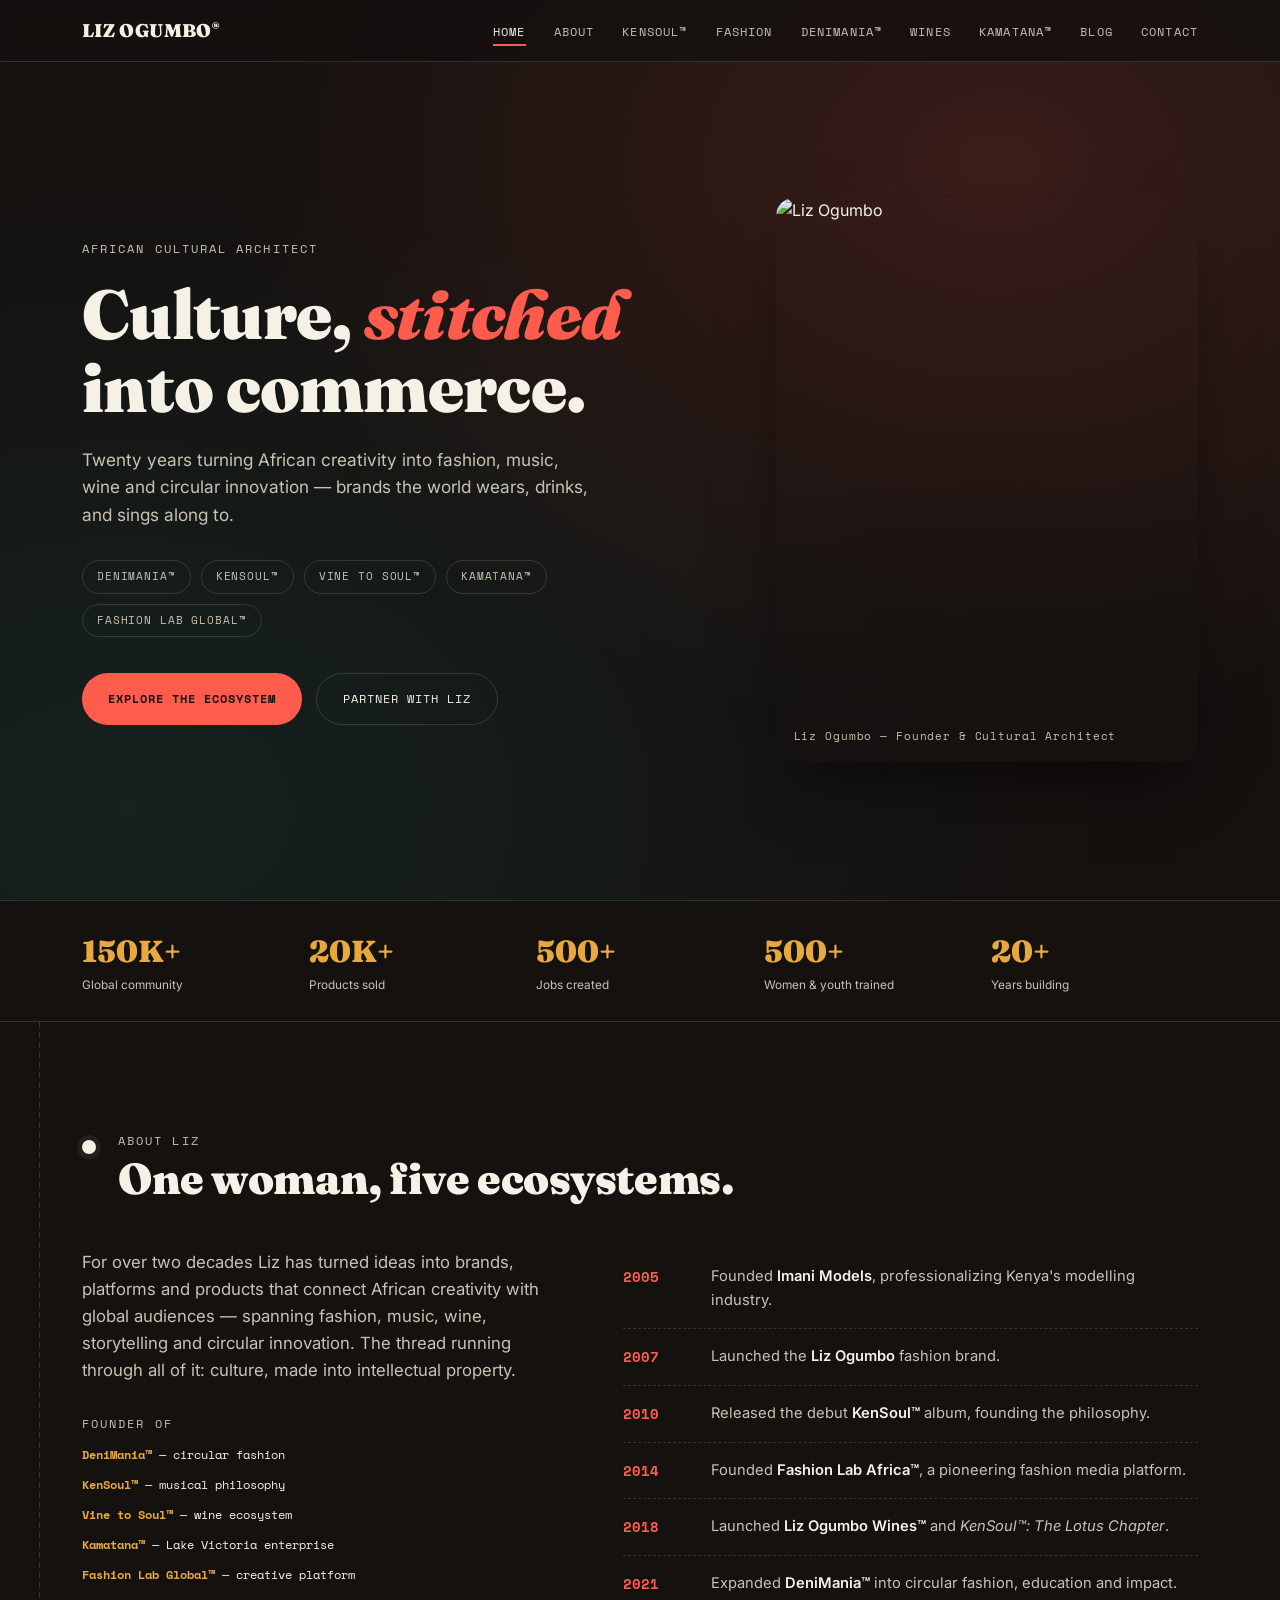
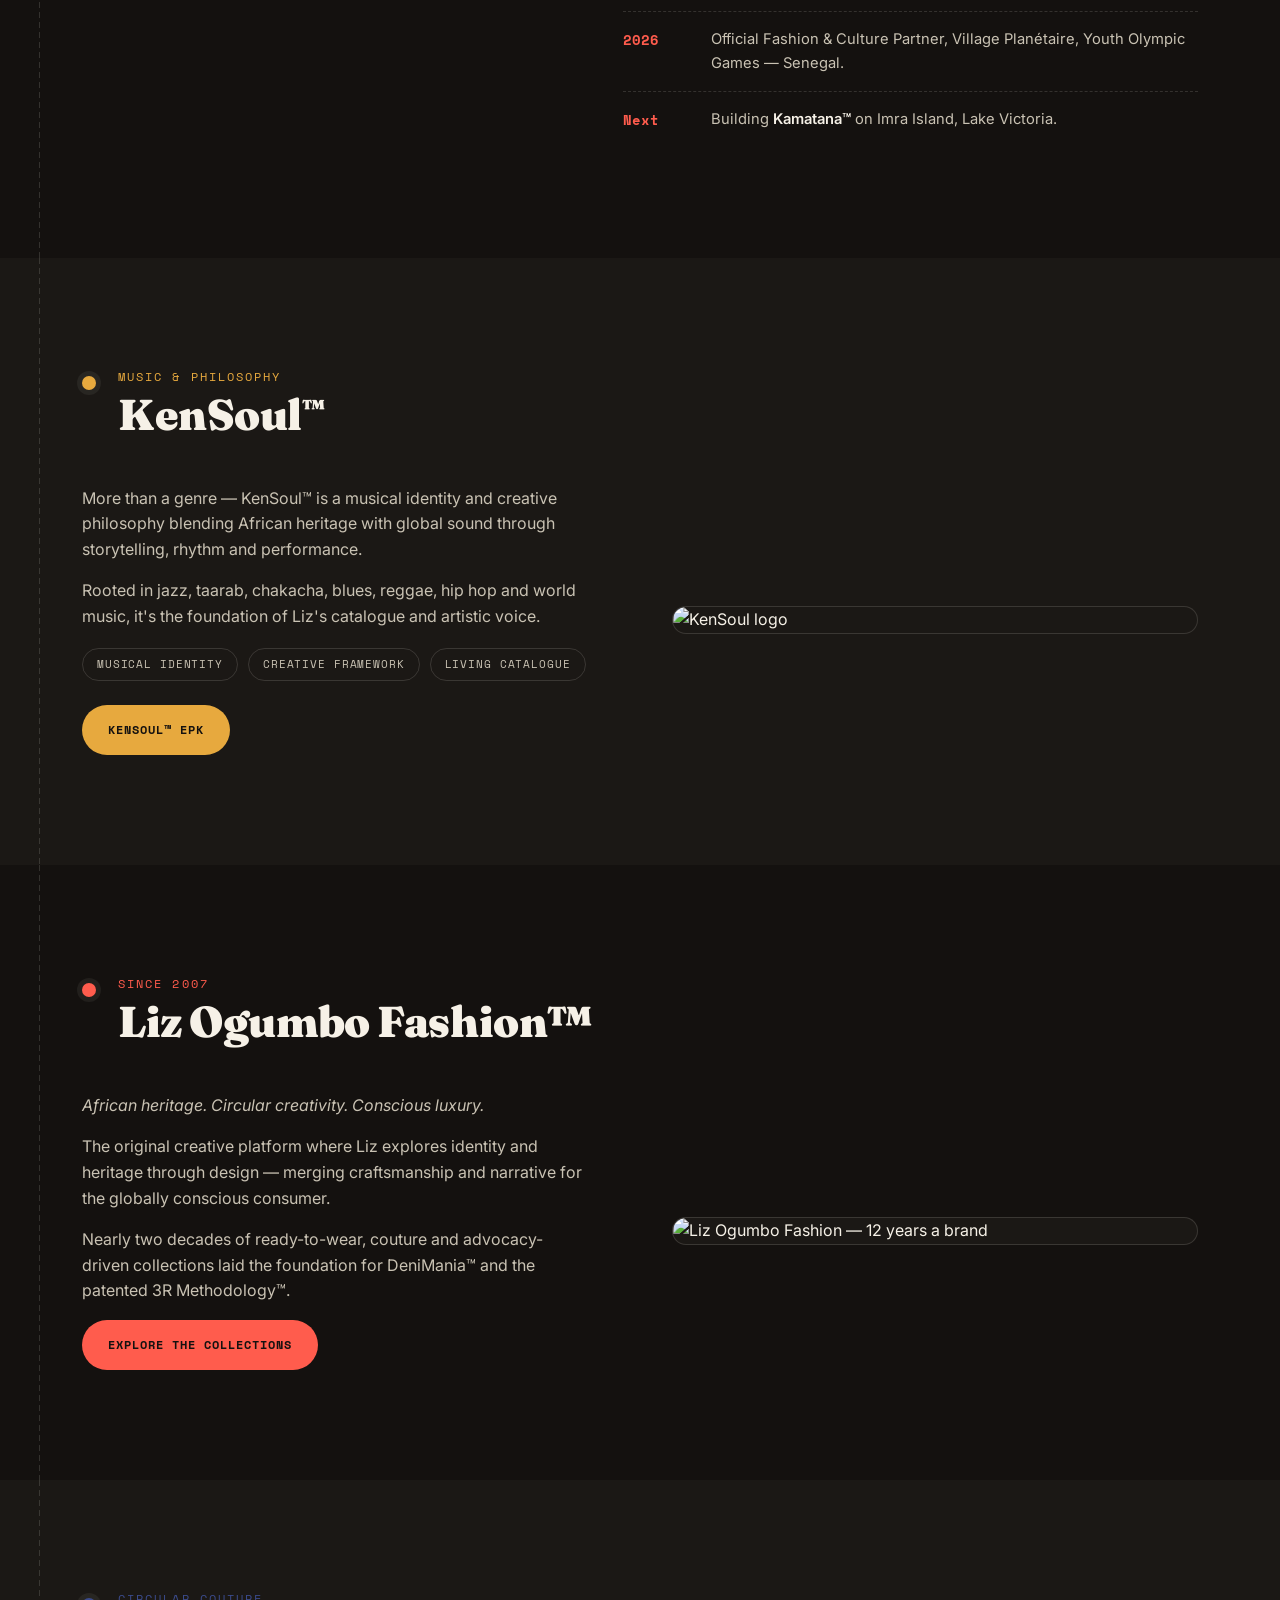
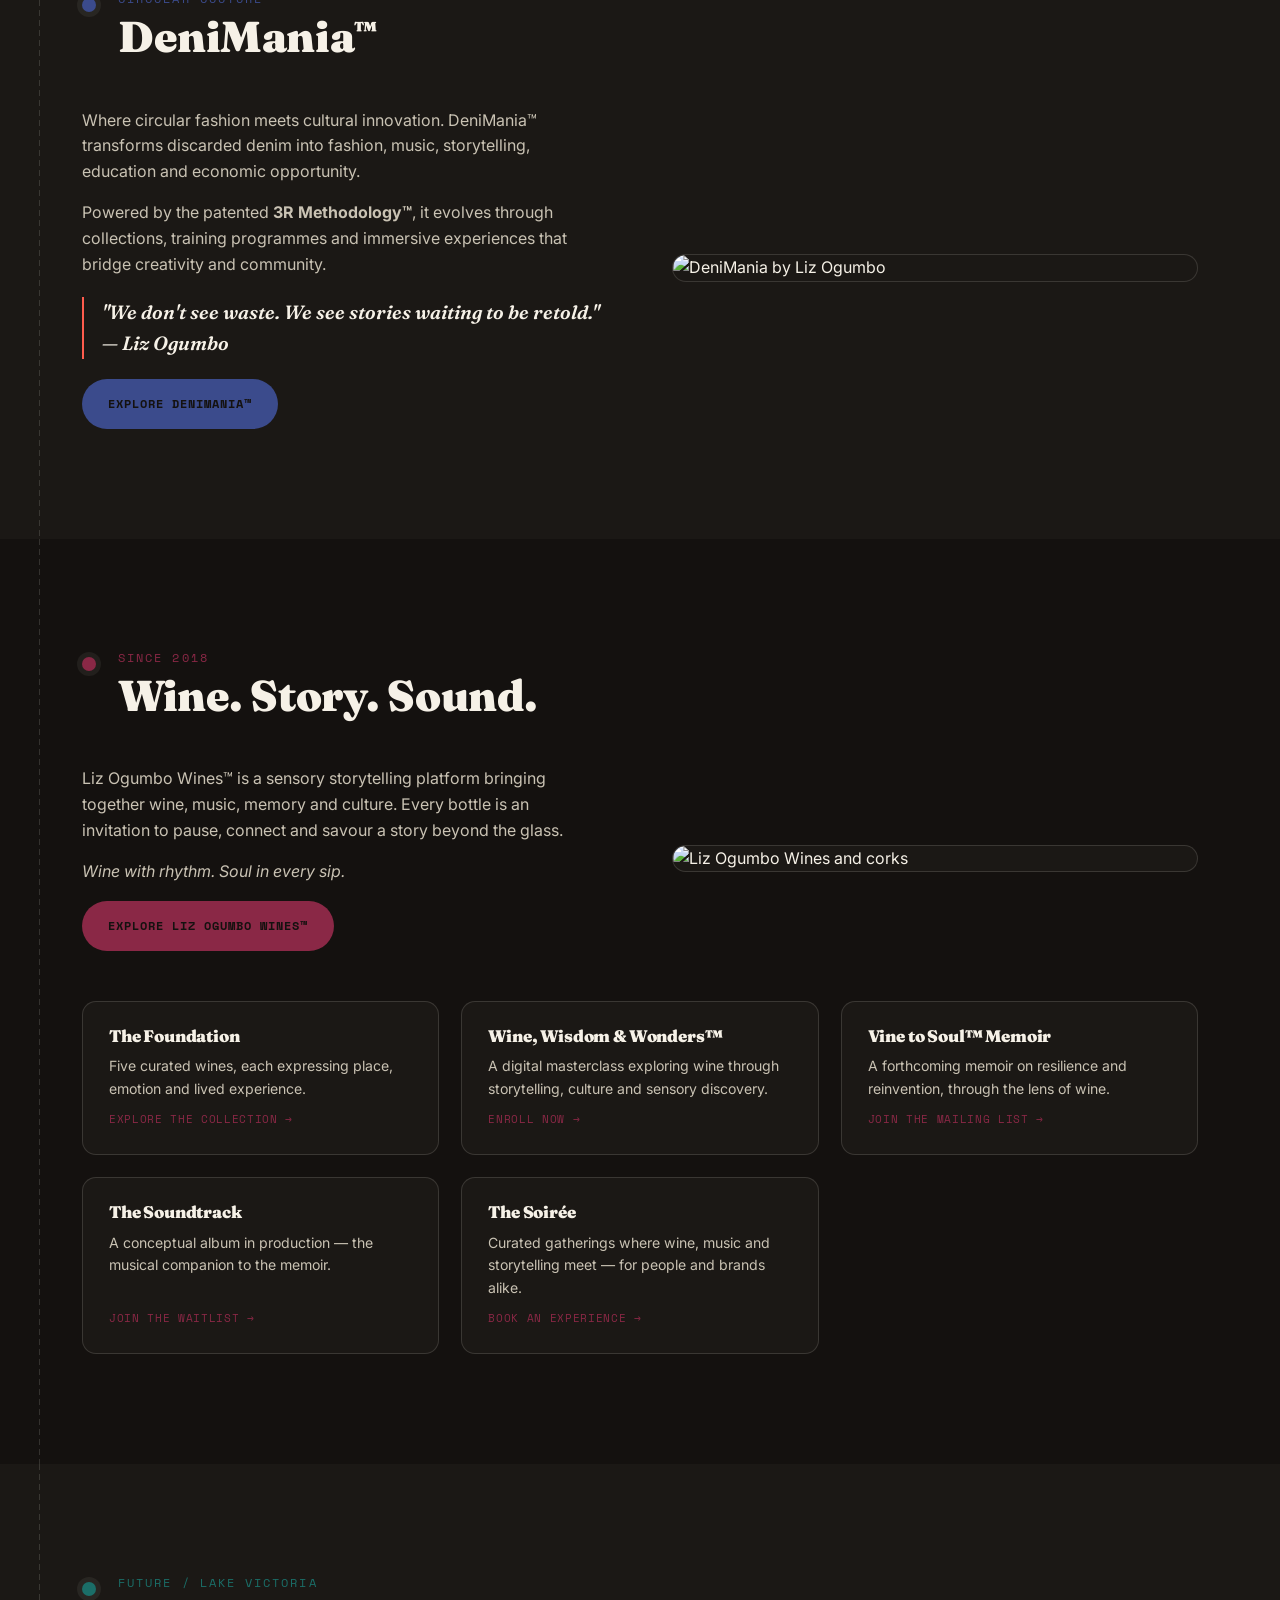
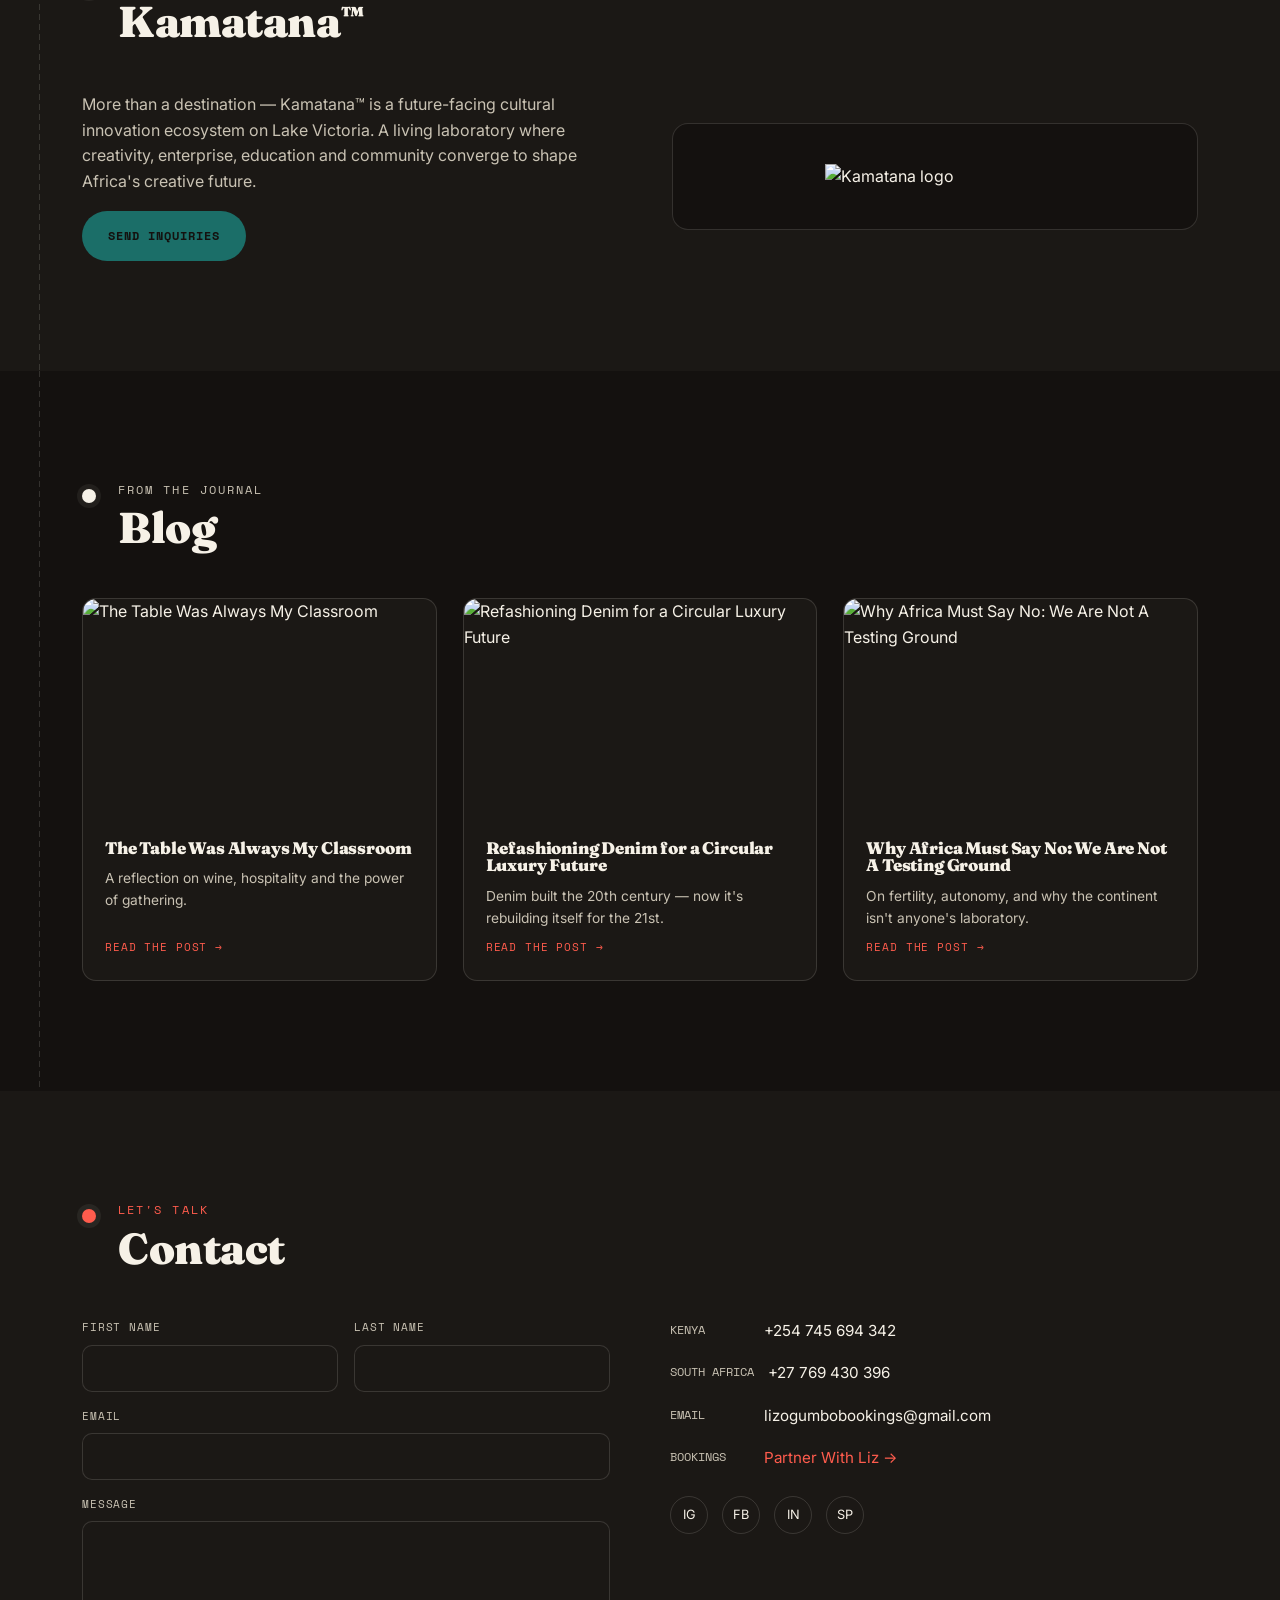
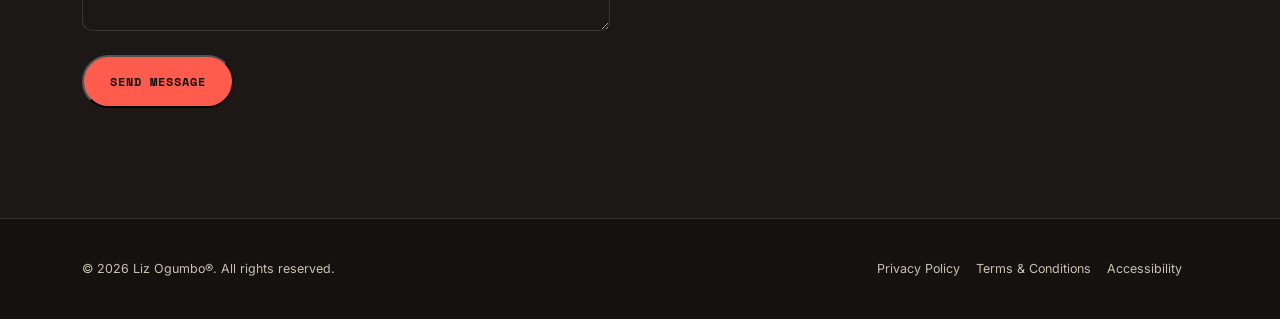
==== index.html @ eb030294 "Initial commit" ====
<!DOCTYPE html>
<html lang="en">
<head>
<meta charset="UTF-8">
<meta name="viewport" content="width=device-width, initial-scale=1.0">
<title>Liz Ogumbo® — Cultural Architect</title>
<link rel="preconnect" href="https://fonts.googleapis.com">
<link href="https://fonts.googleapis.com/css2?family=Fraunces:ital,opsz,wght@0,9..144,400;0,9..144,600;0,9..144,900;1,9..144,600&family=Space+Mono:wght@400;700&family=Inter:wght@400;500;600;700&display=swap" rel="stylesheet">
<link rel="stylesheet" href="styles.css">
</head>
<body>

<header>
  <div class="nav-inner">
    <a href="#home" class="logo">LIZ OGUMBO<sup>®</sup></a>
    <button class="burger" id="burger"><span></span><span></span><span></span></button>
    <nav>
      <ul id="navList">
        <li><a href="#home" class="nav-link">Home</a></li>
        <li><a href="#about" class="nav-link">About</a></li>
        <li><a href="#kensoul" class="nav-link">KenSoul™</a></li>
        <li><a href="#fashion" class="nav-link">Fashion</a></li>
        <li><a href="#denimania" class="nav-link">DeniMania™</a></li>
        <li><a href="#wines" class="nav-link">Wines</a></li>
        <li><a href="#kamatana" class="nav-link">Kamatana™</a></li>
        <li><a href="#blog" class="nav-link">Blog</a></li>
        <li><a href="#contact" class="nav-link">Contact</a></li>
      </ul>
    </nav>
  </div>
</header>

<!-- HOME / HERO -->
<section id="home" class="hero">
  <div class="wrap">
    <div>
      <span class="eyebrow">African Cultural Architect</span>
      <h1>Culture, <em>stitched</em><br>into commerce.</h1>
      <p class="lede">Twenty years turning African creativity into fashion, music, wine and circular innovation — brands the world wears, drinks, and sings along to.</p>
      <div class="tag-row">
        <span class="tag">DeniMania™</span>
        <span class="tag">KenSoul™</span>
        <span class="tag">Vine to Soul™</span>
        <span class="tag">Kamatana™</span>
        <span class="tag">Fashion Lab Global™</span>
      </div>
      <div class="cta-row">
        <a href="#about" class="btn btn-solid">Explore the Ecosystem</a>
        <a href="mailto:liz@lizogumbo.com?subject=Partner%20With%20Liz" class="btn btn-ghost">Partner With Liz</a>
      </div>
    </div>
    <div class="hero-portrait">
      <img src="https://static.wixstatic.com/media/02ca65_7b9c92cf080f4b809edfbe81f3a5fe5e~mv2.jpg" alt="Liz Ogumbo">
      <div class="cap">Liz Ogumbo — Founder & Cultural Architect</div>
    </div>
  </div>
</section>

<div class="stat-strip">
  <div class="wrap">
    <div><div class="num">150K+</div><div class="lbl">Global community</div></div>
    <div><div class="num">20K+</div><div class="lbl">Products sold</div></div>
    <div><div class="num">500+</div><div class="lbl">Jobs created</div></div>
    <div><div class="num">500+</div><div class="lbl">Women & youth trained</div></div>
    <div><div class="num">20+</div><div class="lbl">Years building</div></div>
  </div>
</div>

<!-- ABOUT -->
<section id="about">
  <div class="rail-line"></div>
  <div class="wrap">
    <div class="section-head">
      <div class="dot dot-about"></div>
      <div>
        <span class="eyebrow section-kicker">About Liz</span>
        <h2 class="section-title">One woman, five ecosystems.</h2>
      </div>
    </div>
    <div class="about-grid">
      <div>
        <p class="intro">For over two decades Liz has turned ideas into brands, platforms and products that connect African creativity with global audiences — spanning fashion, music, wine, storytelling and circular innovation. The thread running through all of it: culture, made into intellectual property.</p>
        <span class="eyebrow">Founder of</span>
        <div class="founder-list">
          <span><b>DeniMania™</b> — circular fashion</span>
          <span><b>KenSoul™</b> — musical philosophy</span>
          <span><b>Vine to Soul™</b> — wine ecosystem</span>
          <span><b>Kamatana™</b> — Lake Victoria enterprise</span>
          <span><b>Fashion Lab Global™</b> — creative platform</span>
        </div>
      </div>
      <div class="timeline">
        <div class="t-item"><div class="t-year">2005</div><div class="t-text">Founded <b>Imani Models</b>, professionalizing Kenya's modelling industry.</div></div>
        <div class="t-item"><div class="t-year">2007</div><div class="t-text">Launched the <b>Liz Ogumbo</b> fashion brand.</div></div>
        <div class="t-item"><div class="t-year">2010</div><div class="t-text">Released the debut <b>KenSoul™</b> album, founding the philosophy.</div></div>
        <div class="t-item"><div class="t-year">2014</div><div class="t-text">Founded <b>Fashion Lab Africa™</b>, a pioneering fashion media platform.</div></div>
        <div class="t-item"><div class="t-year">2018</div><div class="t-text">Launched <b>Liz Ogumbo Wines™</b> and <i>KenSoul™: The Lotus Chapter</i>.</div></div>
        <div class="t-item"><div class="t-year">2021</div><div class="t-text">Expanded <b>DeniMania™</b> into circular fashion, education and impact.</div></div>
        <div class="t-item"><div class="t-year">2026</div><div class="t-text">Official Fashion & Culture Partner, Village Planétaire, Youth Olympic Games — Senegal.</div></div>
        <div class="t-item"><div class="t-year">Next</div><div class="t-text">Building <b>Kamatana™</b> on Imra Island, Lake Victoria.</div></div>
      </div>
    </div>
  </div>
</section>

<!-- KENSOUL -->
<section id="kensoul" class="band-alt">
  <div class="rail-line"></div>
  <div class="wrap">
    <div class="section-head">
      <div class="dot dot-kensoul"></div>
      <div>
        <span class="eyebrow section-kicker accent-kensoul">Music & Philosophy</span>
        <h2 class="section-title">KenSoul<sup style="font-size:0.5em;">™</sup></h2>
      </div>
    </div>
    <div class="venture">
      <div class="v-text">
        <p>More than a genre — KenSoul™ is a musical identity and creative philosophy blending African heritage with global sound through storytelling, rhythm and performance.</p>
        <p>Rooted in jazz, taarab, chakacha, blues, reggae, hip hop and world music, it's the foundation of Liz's catalogue and artistic voice.</p>
        <div class="pill-row">
          <span class="tag">Musical Identity</span>
          <span class="tag">Creative Framework</span>
          <span class="tag">Living Catalogue</span>
        </div>
        <a href="kensoul.html" class="btn btn-solid" style="background:var(--gold);">KenSoul™ EPK</a>
      </div>
      <div class="v-media">
        <img src="https://static.wixstatic.com/media/02ca65_15f9908025ee4080b688398e0dcebe9c~mv2.png" alt="KenSoul logo">
      </div>
    </div>
  </div>
</section>

<!-- FASHION -->
<section id="fashion">
  <div class="rail-line"></div>
  <div class="wrap">
    <div class="section-head">
      <div class="dot dot-fashion"></div>
      <div>
        <span class="eyebrow section-kicker accent-fashion">Since 2007</span>
        <h2 class="section-title">Liz Ogumbo Fashion™</h2>
      </div>
    </div>
    <div class="venture reverse">
      <div class="v-text">
        <p><i>African heritage. Circular creativity. Conscious luxury.</i></p>
        <p>The original creative platform where Liz explores identity and heritage through design — merging craftsmanship and narrative for the globally conscious consumer.</p>
        <p>Nearly two decades of ready-to-wear, couture and advocacy-driven collections laid the foundation for DeniMania™ and the patented 3R Methodology™.</p>
        <a href="fashion.html" class="btn btn-solid">Explore the Collections</a>
      </div>
      <div class="v-media">
        <img src="https://static.wixstatic.com/media/02ca65_741a3689289b41d5b005e2d4626fc4eb~mv2.jpg" alt="Liz Ogumbo Fashion — 12 years a brand">
      </div>
    </div>
  </div>
</section>

<!-- DENIMANIA -->
<section id="denimania" class="band-alt">
  <div class="rail-line"></div>
  <div class="wrap">
    <div class="section-head">
      <div class="dot dot-denim"></div>
      <div>
        <span class="eyebrow section-kicker accent-denim">Circular Couture</span>
        <h2 class="section-title">DeniMania<sup style="font-size:0.5em;">™</sup></h2>
      </div>
    </div>
    <div class="venture">
      <div class="v-text">
        <p>Where circular fashion meets cultural innovation. DeniMania™ transforms discarded denim into fashion, music, storytelling, education and economic opportunity.</p>
        <p>Powered by the patented <b>3R Methodology™</b>, it evolves through collections, training programmes and immersive experiences that bridge creativity and community.</p>
        <div class="v-quote">"We don't see waste. We see stories waiting to be retold."<br>— Liz Ogumbo</div>
        <a href="denimania.html" class="btn btn-solid" style="background:var(--indigo);">Explore DeniMania™</a>
      </div>
      <div class="v-media">
        <img src="https://static.wixstatic.com/media/02ca65_c47b9831d8b6426a89e58281fb40f95f~mv2.jpg" alt="DeniMania by Liz Ogumbo">
      </div>
    </div>
  </div>
</section>

<!-- WINES -->
<section id="wines">
  <div class="rail-line"></div>
  <div class="wrap">
    <div class="section-head">
      <div class="dot dot-wines"></div>
      <div>
        <span class="eyebrow section-kicker accent-wines">Since 2018</span>
        <h2 class="section-title">Wine. Story. Sound.</h2>
      </div>
    </div>
    <div class="venture reverse">
      <div class="v-text">
        <p>Liz Ogumbo Wines™ is a sensory storytelling platform bringing together wine, music, memory and culture. Every bottle is an invitation to pause, connect and savour a story beyond the glass.</p>
        <p><i>Wine with rhythm. Soul in every sip.</i></p>
        <a href="wines.html" class="btn btn-solid" style="background:var(--plum);">Explore Liz Ogumbo Wines™</a>
      </div>
      <div class="v-media">
        <img src="https://static.wixstatic.com/media/02ca65_5472d4579f4e4198bc79d63ec4c96147~mv2.jpg" alt="Liz Ogumbo Wines and corks">
      </div>
    </div>

    <div class="wine-grid">
      <div class="wine-card">
        <h4>The Foundation</h4>
        <p>Five curated wines, each expressing place, emotion and lived experience.</p>
        <a href="wines.html">Explore the collection →</a>
      </div>
      <div class="wine-card">
        <h4>Wine, Wisdom & Wonders™</h4>
        <p>A digital masterclass exploring wine through storytelling, culture and sensory discovery.</p>
        <a href="winewisdomwonders.html">Enroll now →</a>
      </div>
      <div class="wine-card">
        <h4>Vine to Soul™ Memoir</h4>
        <p>A forthcoming memoir on resilience and reinvention, through the lens of wine.</p>
        <a href="mailto:winewisdomwonders@gmail.com?subject=Join%20the%20Vine%20to%20Soul%E2%84%A2%20Mailing%20List">Join the mailing list →</a>
      </div>
      <div class="wine-card">
        <h4>The Soundtrack</h4>
        <p>A conceptual album in production — the musical companion to the memoir.</p>
        <a href="mailto:winewisdomwonders@gmail.com?subject=Join%20The%20Vine%20to%20Soul%E2%84%A2%20Mailing%20List">Join the waitlist →</a>
      </div>
      <div class="wine-card">
        <h4>The Soirée</h4>
        <p>Curated gatherings where wine, music and storytelling meet — for people and brands alike.</p>
        <a href="mailto:winewisdomwonders@gmail.com?subject=Book%20a%20Vine%20to%20Soul%E2%84%A2%20Experience">Book an experience →</a>
      </div>
    </div>
  </div>
</section>

<!-- KAMATANA -->
<section id="kamatana" class="band-alt">
  <div class="rail-line"></div>
  <div class="wrap">
    <div class="section-head">
      <div class="dot dot-kamatana"></div>
      <div>
        <span class="eyebrow section-kicker accent-kamatana">Future / Lake Victoria</span>
        <h2 class="section-title">Kamatana<sup style="font-size:0.5em;">™</sup></h2>
      </div>
    </div>
    <div class="venture">
      <div class="v-text">
        <p>More than a destination — Kamatana™ is a future-facing cultural innovation ecosystem on Lake Victoria. A living laboratory where creativity, enterprise, education and community converge to shape Africa's creative future.</p>
        <a href="mailto:liz@lizogumbo.com?subject=Kamatana%20Inquiries" class="btn btn-solid" style="background:var(--teal);">Send Inquiries</a>
      </div>
      <div class="v-media" style="background:var(--ink); display:flex; align-items:center; justify-content:center; padding:40px;">
        <img src="https://static.wixstatic.com/media/02ca65_af558fe904a44ad3aeea72cad187f209~mv2.png" alt="Kamatana logo" style="max-width:220px;">
      </div>
    </div>
  </div>
</section>

<!-- BLOG -->
<section id="blog">
  <div class="rail-line"></div>
  <div class="wrap">
    <div class="section-head">
      <div class="dot" style="background:var(--bone);"></div>
      <div>
        <span class="eyebrow section-kicker">From the Journal</span>
        <h2 class="section-title">Blog</h2>
      </div>
    </div>
    <div class="blog-grid">
      <a class="post-card" href="blog-table-was-my-classroom.html">
        <div class="thumb"><img src="https://static.wixstatic.com/media/02ca65_599952433001451593939054b04f652b~mv2.jpg" alt="The Table Was Always My Classroom"></div>
        <div class="body">
          <h4>The Table Was Always My Classroom</h4>
          <p>A reflection on wine, hospitality and the power of gathering.</p>
          <span class="read">Read the post →</span>
        </div>
      </a>
      <a class="post-card" href="blog-refashioning-denim.html">
        <div class="thumb"><img src="https://static.wixstatic.com/media/02ca65_ec3599d135ed412aab06cc6c2cf29351~mv2.png" alt="Refashioning Denim for a Circular Luxury Future"></div>
        <div class="body">
          <h4>Refashioning Denim for a Circular Luxury Future</h4>
          <p>Denim built the 20th century — now it's rebuilding itself for the 21st.</p>
          <span class="read">Read the post →</span>
        </div>
      </a>
      <a class="post-card" href="blog-why-africa-must-say-no.html">
        <div class="thumb"><img src="https://i.ytimg.com/vi/jhcMuVZlU0U/maxresdefault.jpg" alt="Why Africa Must Say No: We Are Not A Testing Ground"></div>
        <div class="body">
          <h4>Why Africa Must Say No: We Are Not A Testing Ground</h4>
          <p>On fertility, autonomy, and why the continent isn't anyone's laboratory.</p>
          <span class="read">Read the post →</span>
        </div>
      </a>
    </div>
  </div>
</section>

<!-- CONTACT -->
<section id="contact" class="band-alt">
  <div class="wrap">
    <div class="section-head">
      <div class="dot" style="background:var(--coral);"></div>
      <div>
        <span class="eyebrow section-kicker accent-fashion">Let's Talk</span>
        <h2 class="section-title">Contact</h2>
      </div>
    </div>
    <div class="contact-grid">
      <form onsubmit="event.preventDefault(); this.querySelector('.sent').style.display='block';">
        <div style="display:grid; grid-template-columns:1fr 1fr; gap:16px;">
          <div class="field"><label>First name</label><input type="text" required></div>
          <div class="field"><label>Last name</label><input type="text" required></div>
        </div>
        <div class="field"><label>Email</label><input type="email" required></div>
        <div class="field"><label>Message</label><textarea required></textarea></div>
        <button class="btn btn-solid" type="submit">Send Message</button>
        <p class="sent" style="display:none; margin-top:14px; color:var(--gold); font-size:0.85rem;">Thanks — got it. Liz's team will be in touch.</p>
      </form>
      <div class="contact-info">
        <div class="row"><div class="k">Kenya</div><div>+254 745 694 342</div></div>
        <div class="row"><div class="k">South Africa</div><div>+27 769 430 396</div></div>
        <div class="row"><div class="k">Email</div><div>lizogumbobookings@gmail.com</div></div>
        <div class="row"><div class="k">Bookings</div><div><a href="mailto:liz@lizogumbo.com?subject=Partner%20With%20Liz" style="color:var(--coral);">Partner With Liz →</a></div></div>
        <div class="social-row">
          <a href="https://www.instagram.com/lizogumbo" aria-label="Instagram">IG</a>
          <a href="https://www.facebook.com/liz.ogumbo/" aria-label="Facebook">FB</a>
          <a href="https://www.linkedin.com/in/lizogumbo" aria-label="LinkedIn">IN</a>
          <a href="https://open.spotify.com/artist/4HA8FmhC2SJid0vhIXaBZp" aria-label="Spotify">SP</a>
        </div>
      </div>
    </div>
  </div>
</section>

<footer>
  <div class="wrap foot-inner">
    <div>© 2026 Liz Ogumbo®. All rights reserved.</div>
    <div>
      <a href="#">Privacy Policy</a><a href="#">Terms & Conditions</a><a href="#">Accessibility</a>
    </div>
  </div>
</footer>

<script>
  const burger = document.getElementById('burger');
  const navList = document.getElementById('navList');
  burger.addEventListener('click', () => navList.classList.toggle('open'));
  document.querySelectorAll('.nav-link').forEach(a => a.addEventListener('click', () => navList.classList.remove('open')));

  const links = document.querySelectorAll('.nav-link');
  const sections = document.querySelectorAll('section[id]');
  const obs = new IntersectionObserver((entries) => {
    entries.forEach(e => {
      if(e.isIntersecting){
        links.forEach(l => l.classList.remove('active'));
        const active = document.querySelector('.nav-link[href="#'+e.target.id+'"]');
        if(active) active.classList.add('active');
      }
    });
  }, { rootMargin: '-40% 0px -55% 0px' });
  sections.forEach(s => obs.observe(s));
</script>

</body>
</html>
---- styles.css ----
:root{
    --ink:#14110F;
    --ink-2:#1B1815;
    --bone:#F6F1E7;
    --bone-dim:#C9C2B3;
    --coral:#FF5C4D;
    --gold:#E7A93E;
    --indigo:#3B4B8C;
    --plum:#8A2846;
    --teal:#1B6E68;
    --line: rgba(246,241,231,0.14);
  }
  *{box-sizing:border-box; margin:0; padding:0;}
  html{scroll-behavior:smooth;}
  body{
    background:var(--ink);
    color:var(--bone);
    font-family:'Inter', sans-serif;
    font-size:16px;
    line-height:1.6;
    overflow-x:hidden;
  }
  ::selection{ background:var(--coral); color:var(--ink); }

  h1,h2,h3,h4{ font-family:'Fraunces', serif; font-weight:900; line-height:1.05; letter-spacing:-0.01em;}
  .eyebrow{
    font-family:'Space Mono', monospace;
    text-transform:uppercase;
    letter-spacing:0.18em;
    font-size:0.72rem;
    color:var(--bone-dim);
  }
  a{ color:inherit; text-decoration:none; }
  img{ max-width:100%; display:block; }
  .wrap{ max-width:1180px; margin:0 auto; padding:0 32px; }

  /* ---------- NAV ---------- */
  header{
    position:fixed; top:0; left:0; right:0; z-index:100;
    background:rgba(20,17,15,0.82);
    backdrop-filter:blur(10px);
    border-bottom:1px solid var(--line);
  }
  .nav-inner{
    max-width:1180px; margin:0 auto; padding:16px 32px;
    display:flex; align-items:center; justify-content:space-between;
  }
  .logo{
    font-family:'Fraunces', serif; font-weight:900; font-size:1.15rem;
    letter-spacing:0.02em;
  }
  .logo sup{ font-size:0.55em; }
  nav ul{
    list-style:none; display:flex; gap:28px; align-items:center;
  }
  nav a{
    font-family:'Space Mono', monospace; font-size:0.72rem;
    text-transform:uppercase; letter-spacing:0.1em;
    color:var(--bone-dim);
    position:relative; padding:6px 0;
    transition:color .2s ease;
  }
  nav a:hover, nav a.active{ color:var(--bone); }
  nav a.active::after{
    content:''; position:absolute; left:0; right:0; bottom:0; height:2px;
    background:var(--coral);
  }
  .burger{ display:none; flex-direction:column; gap:5px; cursor:pointer; background:none; border:none; }
  .burger span{ width:24px; height:2px; background:var(--bone); display:block; }

  @media(max-width:920px){
    nav ul{
      position:fixed; top:60px; left:0; right:0; bottom:0;
      background:var(--ink); flex-direction:column; align-items:flex-start;
      padding:32px; gap:22px; transform:translateX(100%); transition:transform .35s ease;
    }
    nav ul.open{ transform:translateX(0); }
    nav a{ font-size:0.95rem; }
    .burger{ display:flex; }
  }

  /* ---------- HERO ---------- */
  .hero{
    min-height:100svh; display:flex; align-items:center; position:relative;
    padding:140px 0 80px;
    background:
      radial-gradient(ellipse at 78% 18%, rgba(255,92,77,0.16), transparent 55%),
      radial-gradient(ellipse at 10% 90%, rgba(27,110,104,0.18), transparent 55%),
      var(--ink);
    overflow:hidden;
  }
  .hero .wrap{ display:grid; grid-template-columns:1.2fr 0.8fr; gap:60px; align-items:center; }
  .hero h1{ font-size:clamp(2.6rem, 5.4vw, 4.6rem); margin:18px 0 22px; }
  .hero h1 em{ font-style:italic; color:var(--coral); }
  .hero p.lede{ font-size:1.08rem; color:var(--bone-dim); max-width:46ch; margin-bottom:32px; }
  .tag-row{ display:flex; flex-wrap:wrap; gap:10px; margin-bottom:36px; }
  .tag{
    font-family:'Space Mono',monospace; font-size:0.68rem; text-transform:uppercase; letter-spacing:0.08em;
    border:1px solid var(--line); padding:7px 14px; border-radius:999px; color:var(--bone-dim);
  }
  .cta-row{ display:flex; flex-wrap:wrap; gap:14px; }
  .btn{
    display:inline-flex; align-items:center; gap:8px;
    font-family:'Space Mono', monospace; font-size:0.78rem; text-transform:uppercase; letter-spacing:0.08em;
    padding:15px 26px; border-radius:999px; transition:transform .2s ease, background .2s ease;
  }
  .btn-solid{ background:var(--coral); color:var(--ink); font-weight:700; }
  .btn-solid:hover{ transform:translateY(-2px); }
  .btn-ghost{ border:1px solid var(--line); color:var(--bone); }
  .btn-ghost:hover{ border-color:var(--bone); }

  .hero-portrait{
    position:relative; border-radius:18px; overflow:hidden; aspect-ratio:3/4;
    box-shadow:0 30px 60px -20px rgba(0,0,0,0.6);
  }
  .hero-portrait::after{
    content:''; position:absolute; inset:0;
    background:linear-gradient(180deg, transparent 40%, rgba(20,17,15,0.85));
  }
  .hero-portrait img{ width:100%; height:100%; object-fit:cover; }
  .hero-portrait .cap{
    position:absolute; left:18px; bottom:16px; right:18px; z-index:2;
    font-family:'Space Mono', monospace; font-size:0.68rem; letter-spacing:0.08em; color:var(--bone-dim);
  }

  .stat-strip{
    border-top:1px solid var(--line); border-bottom:1px solid var(--line);
    padding:26px 0;
  }
  .stat-strip .wrap{
    display:grid; grid-template-columns:repeat(5,1fr); gap:20px;
  }
  .stat-strip .num{ font-family:'Fraunces',serif; font-weight:900; font-size:1.9rem; color:var(--gold); }
  .stat-strip .lbl{ font-size:0.74rem; color:var(--bone-dim); }
  @media(max-width:920px){ .stat-strip .wrap{ grid-template-columns:repeat(2,1fr);} }
  @media(max-width:640px){ .hero .wrap{ grid-template-columns:1fr;} .hero-portrait{ max-width:280px; margin:0 auto;} }

  /* ---------- SECTION SHELL WITH SEAM RAIL ---------- */
  section{ padding:110px 0; position:relative; }
  .section-head{ display:flex; gap:22px; align-items:flex-start; margin-bottom:48px; }
  .dot{
    width:14px; height:14px; border-radius:50%; flex-shrink:0; margin-top:8px;
    box-shadow:0 0 0 5px rgba(246,241,231,0.06);
  }
  .rail-line{
    position:absolute; top:0; bottom:0; left:39px; width:1px;
    background-image:linear-gradient(var(--line) 60%, transparent 0%);
    background-size:1px 10px; background-repeat:repeat-y;
    display:none;
  }
  @media(min-width:921px){ .rail-line{ display:block; } }

  .section-title{ font-size:clamp(1.9rem, 3.4vw, 2.7rem); }
  .section-kicker{ margin-bottom:6px; display:block; }

  .band-alt{ background:var(--ink-2); }

  /* ---------- ABOUT / TIMELINE ---------- */
  #about .about-grid{ display:grid; grid-template-columns:0.9fr 1.1fr; gap:70px; }
  #about p.intro{ color:var(--bone-dim); font-size:1.05rem; margin-bottom:26px; max-width:52ch; }
  .founder-list{ display:flex; flex-direction:column; gap:10px; margin-top:10px; }
  .founder-list span{ font-family:'Space Mono',monospace; font-size:0.78rem; color:var(--bone); }
  .founder-list span b{ color:var(--gold); font-weight:700; }

  .timeline{ display:flex; flex-direction:column; }
  .t-item{ display:grid; grid-template-columns:70px 1fr; gap:18px; padding:16px 0; border-bottom:1px dashed var(--line); }
  .t-item:last-child{ border-bottom:none; }
  .t-year{ font-family:'Space Mono',monospace; font-weight:700; color:var(--coral); font-size:0.9rem; }
  .t-text{ color:var(--bone-dim); font-size:0.92rem; }
  .t-text b{ color:var(--bone); font-weight:600; }
  @media(max-width:920px){ #about .about-grid{ grid-template-columns:1fr; gap:40px; } }

  /* ---------- VENTURE SECTIONS ---------- */
  .venture{ display:grid; grid-template-columns:1fr 1fr; gap:64px; align-items:center; }
  .venture.reverse .v-media{ order:2; }
  .venture.reverse .v-text{ order:1; }
  .v-text p{ color:var(--bone-dim); margin-bottom:16px; max-width:50ch; }
  .v-media{ border-radius:16px; overflow:hidden; background:var(--ink-2); border:1px solid var(--line); }
  .v-media img{ width:100%; height:100%; object-fit:cover; }
  .v-quote{
    font-family:'Fraunces', serif; font-style:italic; font-weight:600; font-size:1.2rem;
    border-left:2px solid var(--coral); padding-left:18px; margin:20px 0; color:var(--bone);
  }
  @media(max-width:920px){ .venture, .venture.reverse{ grid-template-columns:1fr; } .venture.reverse .v-media, .venture.reverse .v-text{ order:initial; } }

  .pill-row{ display:flex; flex-wrap:wrap; gap:10px; margin:18px 0 24px; }

  /* ---------- WINES sub-grid ---------- */
  .wine-grid{ display:grid; grid-template-columns:repeat(3,1fr); gap:22px; margin-top:50px; }
  .wine-card{
    background:var(--ink-2); border:1px solid var(--line); border-radius:14px; padding:26px;
    display:flex; flex-direction:column; gap:10px;
  }
  .wine-card h4{ font-size:1.05rem; }
  .wine-card p{ font-size:0.88rem; color:var(--bone-dim); flex-grow:1; }
  .wine-card a{ font-family:'Space Mono',monospace; font-size:0.7rem; text-transform:uppercase; color:var(--plum); letter-spacing:0.06em; }
  @media(max-width:920px){ .wine-grid{ grid-template-columns:1fr; } }

  /* ---------- BLOG ---------- */
  .blog-grid{ display:grid; grid-template-columns:repeat(3,1fr); gap:26px; }
  .post-card{ background:var(--ink-2); border:1px solid var(--line); border-radius:14px; overflow:hidden; display:flex; flex-direction:column; }
  .post-card .thumb{ aspect-ratio:16/10; overflow:hidden; }
  .post-card .thumb img{ width:100%; height:100%; object-fit:cover; transition:transform .4s ease; }
  .post-card:hover .thumb img{ transform:scale(1.06); }
  .post-card .body{ padding:20px 22px 24px; display:flex; flex-direction:column; gap:10px; flex-grow:1; }
  .post-card h4{ font-size:1.05rem; }
  .post-card p{ font-size:0.86rem; color:var(--bone-dim); flex-grow:1; }
  .post-card .read{ font-family:'Space Mono',monospace; font-size:0.68rem; text-transform:uppercase; color:var(--coral); letter-spacing:0.08em; }
  @media(max-width:920px){ .blog-grid{ grid-template-columns:1fr; } }

  /* ---------- CONTACT ---------- */
  .contact-grid{ display:grid; grid-template-columns:1fr 1fr; gap:60px; }
  .field{ margin-bottom:16px; }
  .field label{ display:block; font-family:'Space Mono',monospace; font-size:0.68rem; text-transform:uppercase; letter-spacing:0.08em; color:var(--bone-dim); margin-bottom:8px; }
  .field input, .field textarea{
    width:100%; background:var(--ink-2); border:1px solid var(--line); border-radius:10px; padding:13px 14px;
    color:var(--bone); font-family:'Inter',sans-serif; font-size:0.94rem;
  }
  .field textarea{ resize:vertical; min-height:110px; }
  .contact-info .row{ display:flex; gap:14px; margin-bottom:18px; font-size:0.95rem; }
  .contact-info .row .k{ color:var(--bone-dim); font-family:'Space Mono',monospace; font-size:0.72rem; text-transform:uppercase; min-width:80px; padding-top:2px; }
  .social-row{ display:flex; gap:14px; margin-top:26px; }
  .social-row a{ width:38px; height:38px; border:1px solid var(--line); border-radius:50%; display:flex; align-items:center; justify-content:center; font-size:0.8rem; }
  @media(max-width:920px){ .contact-grid{ grid-template-columns:1fr; } }

  footer{ border-top:1px solid var(--line); padding:40px 0; }
  .foot-inner{ display:flex; justify-content:space-between; flex-wrap:wrap; gap:16px; font-size:0.78rem; color:var(--bone-dim); }
  .foot-inner a{ margin-right:16px; }

  .accent-kensoul{ color:var(--gold); }
  .accent-fashion{ color:var(--coral); }
  .accent-denim{ color:var(--indigo); }
  .accent-wines{ color:var(--plum); }
  .accent-kamatana{ color:var(--teal); }
  .dot-kensoul{ background:var(--gold); }
  .dot-fashion{ background:var(--coral); }
  .dot-denim{ background:var(--indigo); }
  .dot-wines{ background:var(--plum); }
  .dot-kamatana{ background:var(--teal); }
  .dot-about{ background:var(--bone); }

/* ---------- SUBPAGE SHARED STYLES ---------- */
.page-hero{
  padding:150px 0 70px; position:relative;
  background:
    radial-gradient(ellipse at 85% 10%, rgba(255,92,77,0.14), transparent 55%),
    var(--ink);
}
.back-link{
  display:inline-flex; align-items:center; gap:8px;
  font-family:'Space Mono',monospace; font-size:0.72rem; text-transform:uppercase; letter-spacing:0.08em;
  color:var(--bone-dim); margin-bottom:24px;
}
.back-link:hover{ color:var(--bone); }
.page-hero h1{ font-size:clamp(2.4rem,5vw,4rem); margin:14px 0 20px; }
.page-hero p.lede{ color:var(--bone-dim); max-width:60ch; font-size:1.05rem; }

.prose{ max-width:70ch; }
.prose p{ color:var(--bone-dim); margin-bottom:18px; font-size:1rem; }
.prose h3{ font-size:1.3rem; color:var(--bone); margin:34px 0 12px; }
.prose ul{ margin:0 0 18px 20px; color:var(--bone-dim); }
.prose ul li{ margin-bottom:6px; }

.info-card{
  background:var(--ink-2); border:1px solid var(--line); border-radius:14px; padding:26px 28px;
}
.info-card h4{ font-size:0.95rem; color:var(--bone); margin-bottom:14px; }
.kv{ display:flex; justify-content:space-between; gap:12px; font-size:0.88rem; padding:9px 0; border-bottom:1px dashed var(--line); }
.kv:last-child{ border-bottom:none; }
.kv .k{ color:var(--bone-dim); font-family:'Space Mono',monospace; font-size:0.72rem; text-transform:uppercase; letter-spacing:.06em; }

.two-col{ display:grid; grid-template-columns:1.4fr 0.9fr; gap:60px; }
@media(max-width:920px){ .two-col{ grid-template-columns:1fr; } }

.chip-list{ display:flex; flex-wrap:wrap; gap:10px; margin:18px 0; }

.gallery{ display:grid; grid-template-columns:repeat(3,1fr); gap:18px; margin-top:36px; }
.gallery img{ border-radius:12px; aspect-ratio:3/4; object-fit:cover; width:100%; border:1px solid var(--line); }
@media(max-width:768px){ .gallery{ grid-template-columns:repeat(2,1fr);} }

.discog-item{ display:grid; grid-template-columns:110px 1fr; gap:18px; padding:18px 0; border-bottom:1px dashed var(--line); align-items:start; }
.discog-item .yr{ font-family:'Space Mono',monospace; color:var(--gold); font-size:0.85rem; }
.discog-item h4{ font-size:1.05rem; margin-bottom:4px; }
.discog-item p{ color:var(--bone-dim); font-size:0.9rem; }

.blog-post-hero-img{ border-radius:14px; overflow:hidden; margin:30px 0 40px; border:1px solid var(--line); }
.blog-post-hero-img img{ width:100%; object-fit:cover; max-height:460px; }
.post-meta{ font-family:'Space Mono',monospace; font-size:0.7rem; text-transform:uppercase; letter-spacing:.08em; color:var(--bone-dim); margin-bottom:10px; }
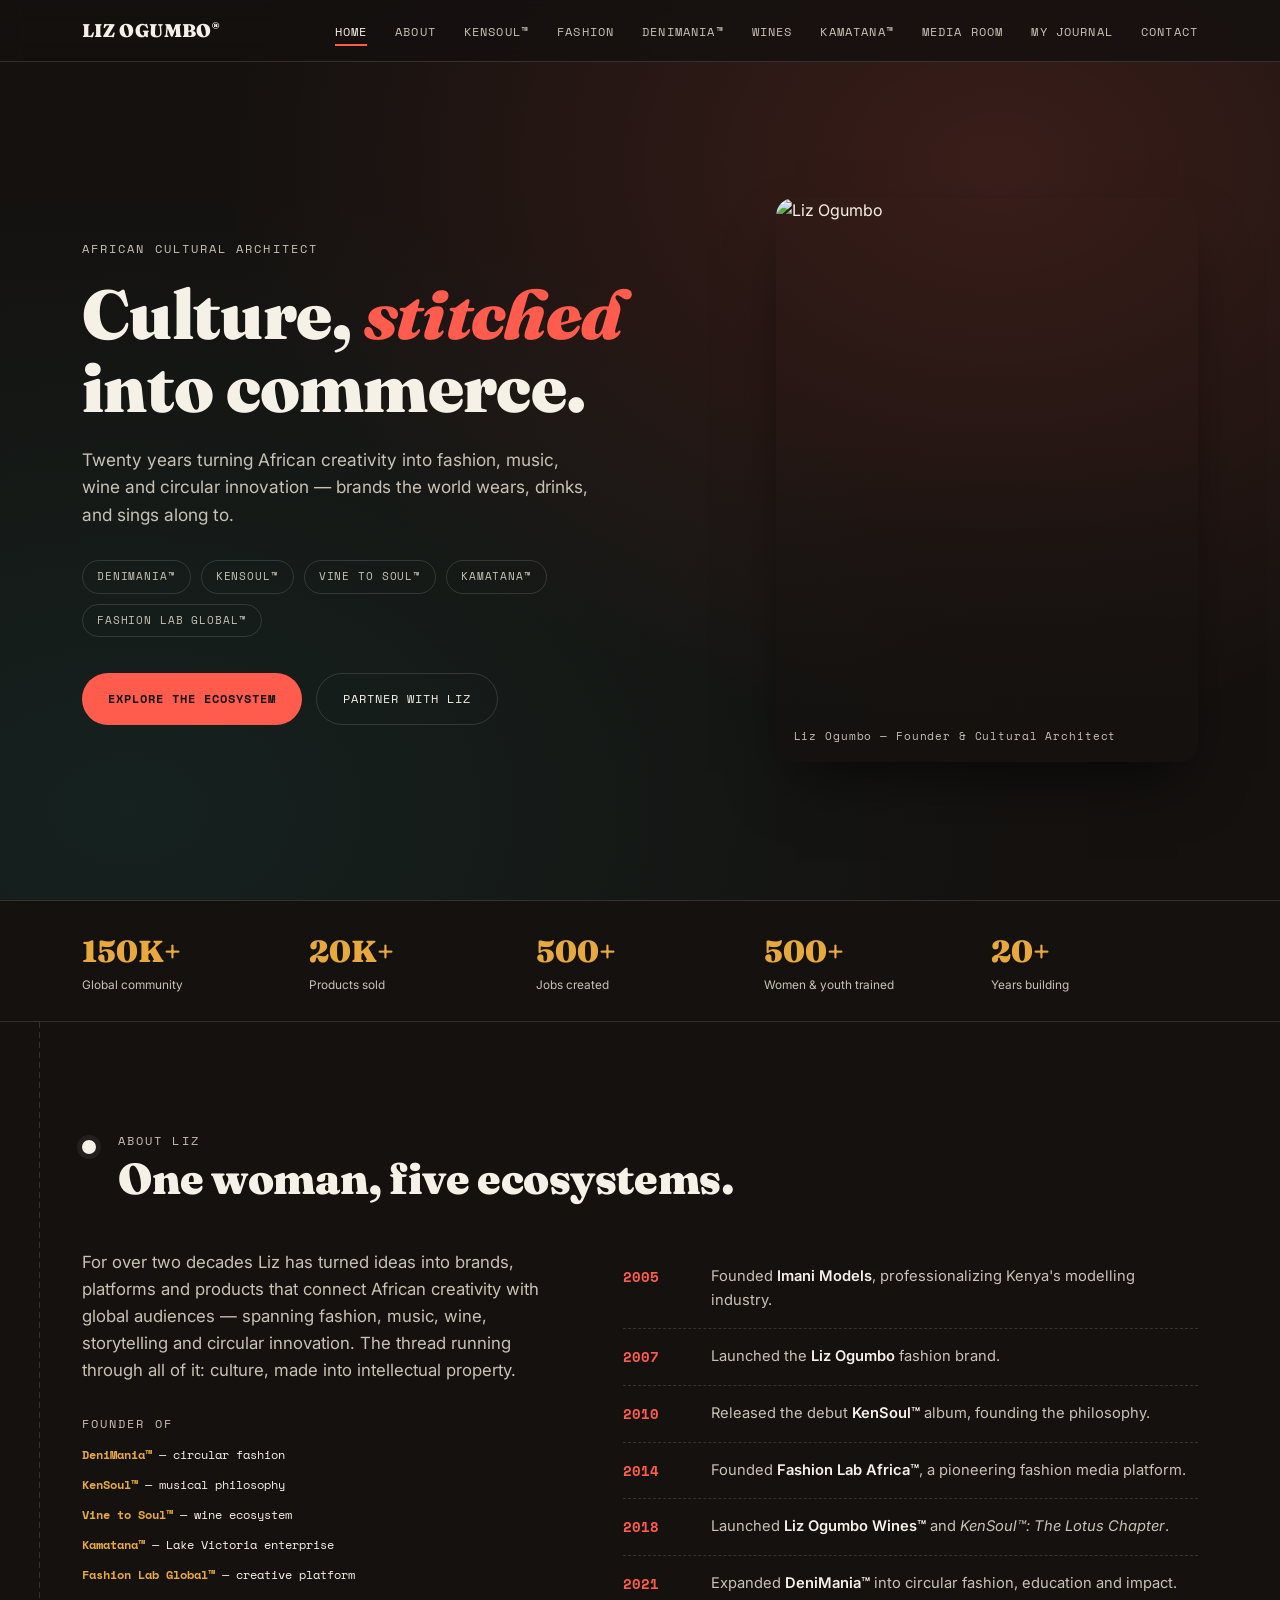
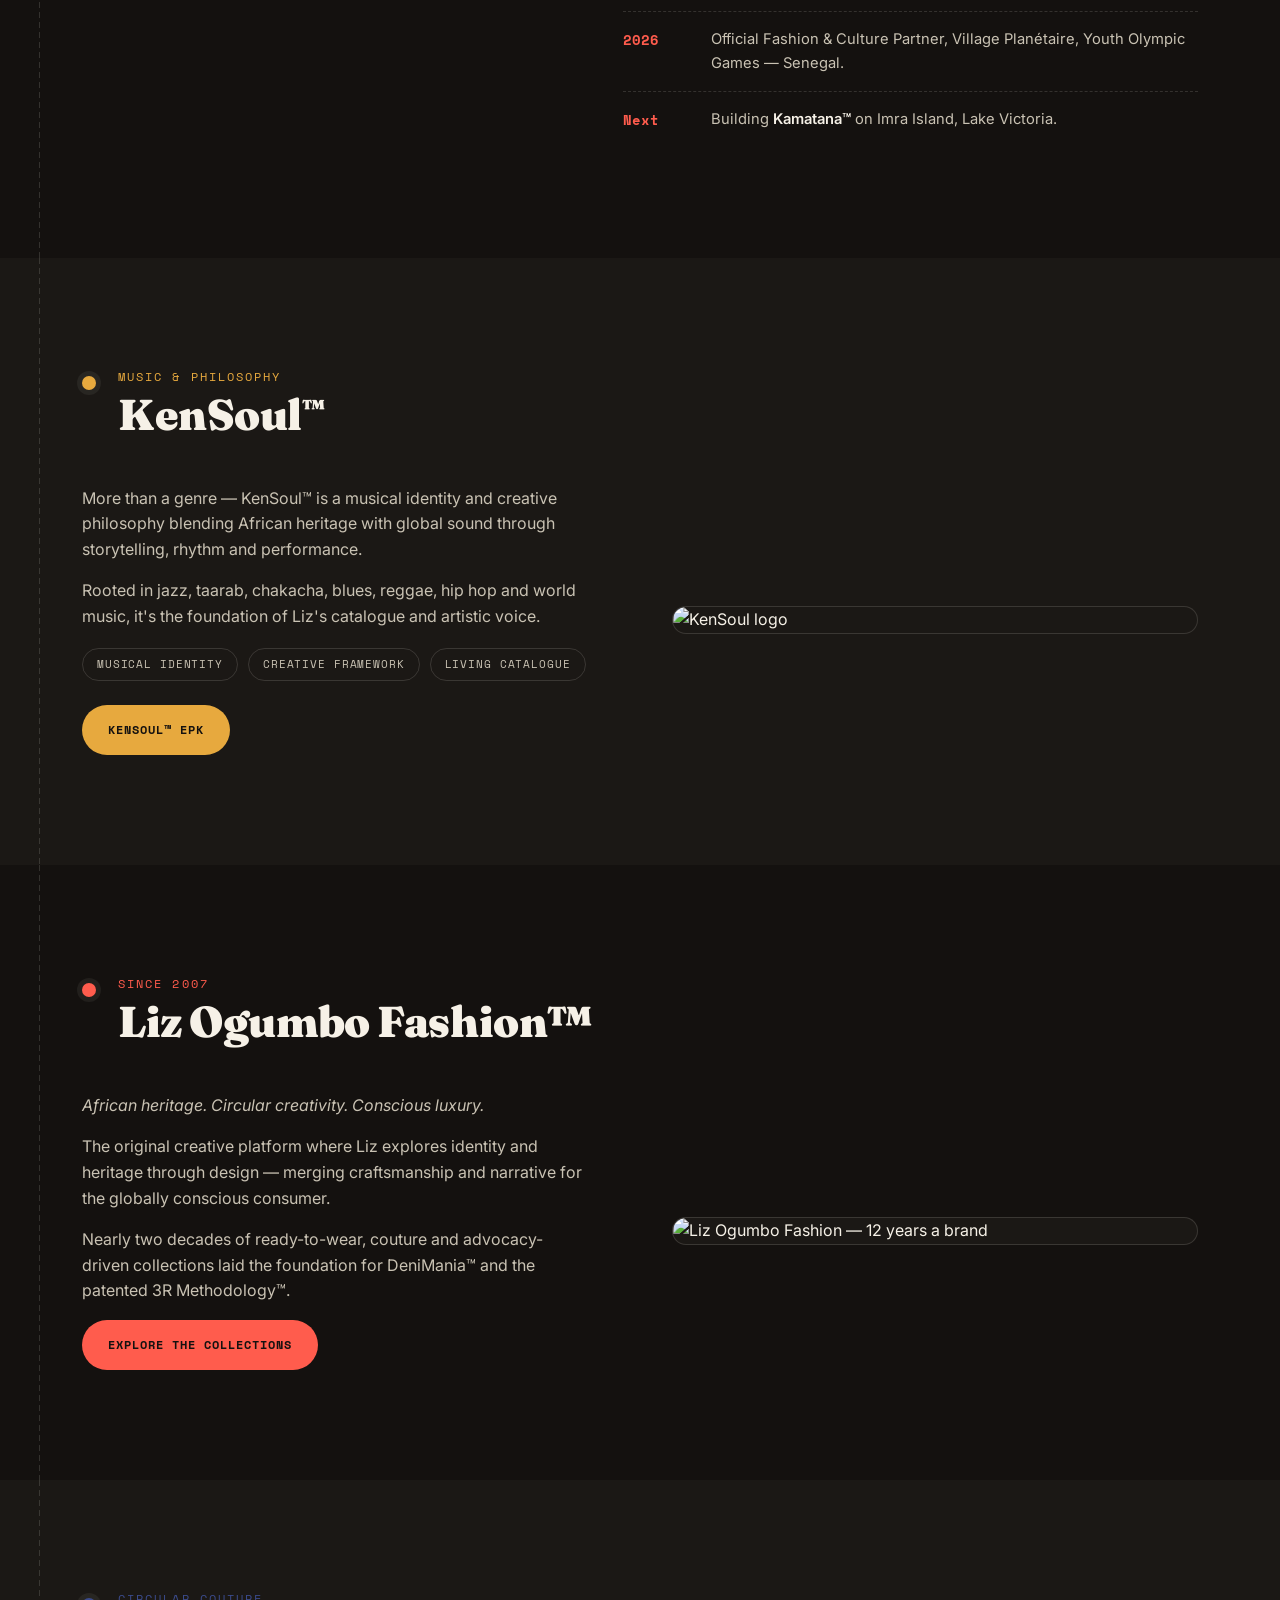
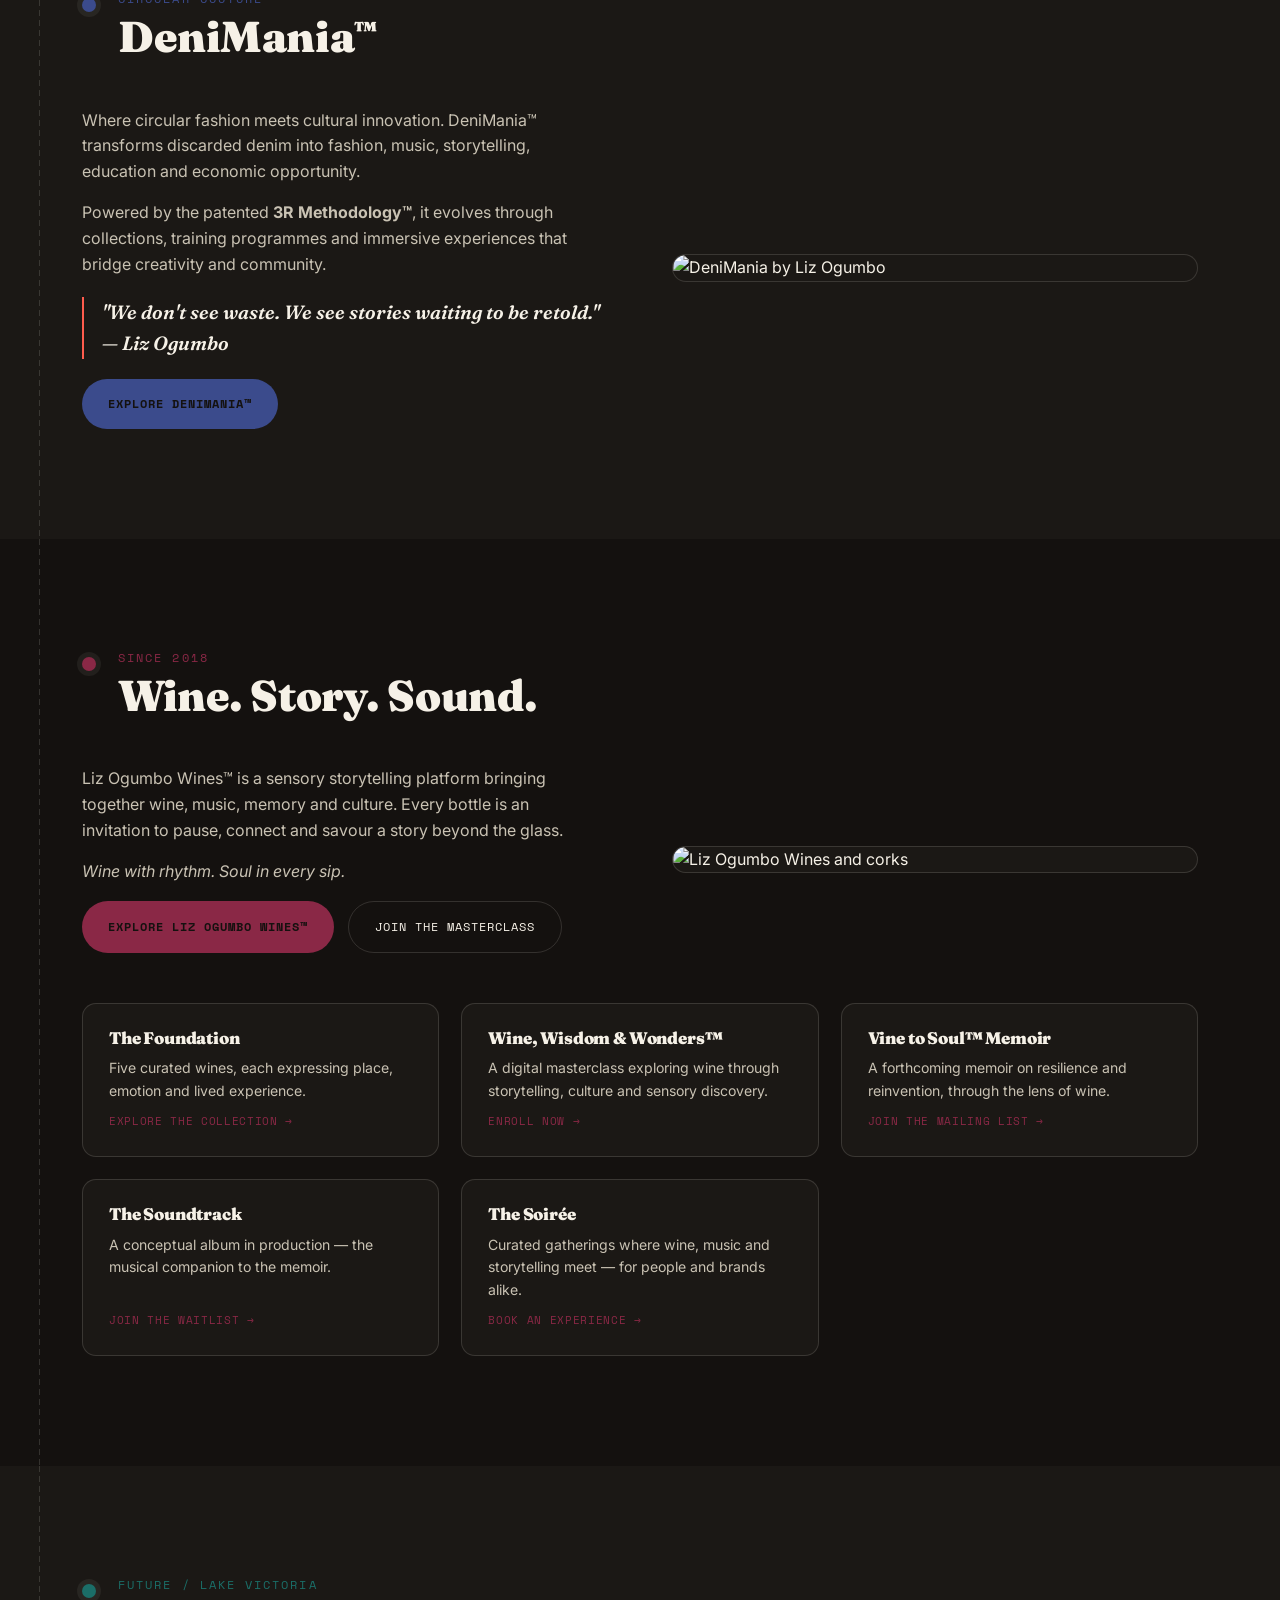
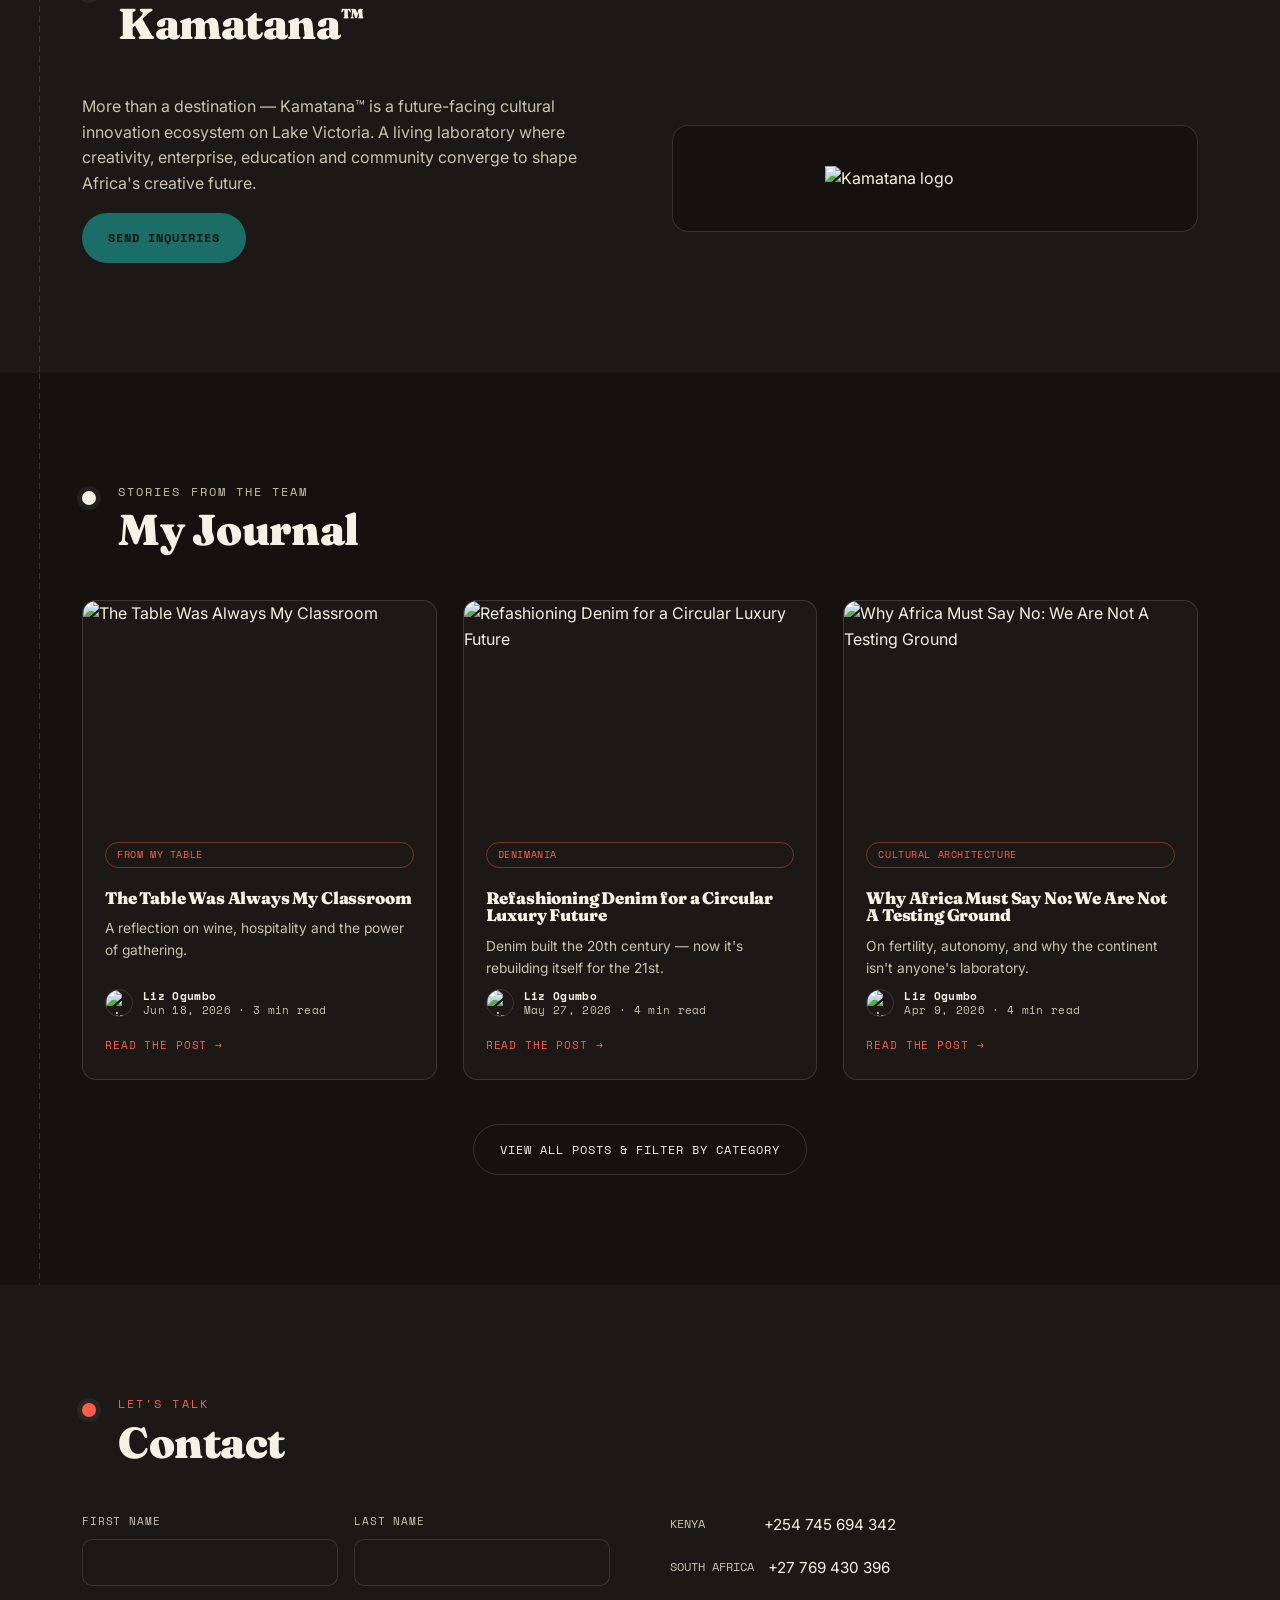
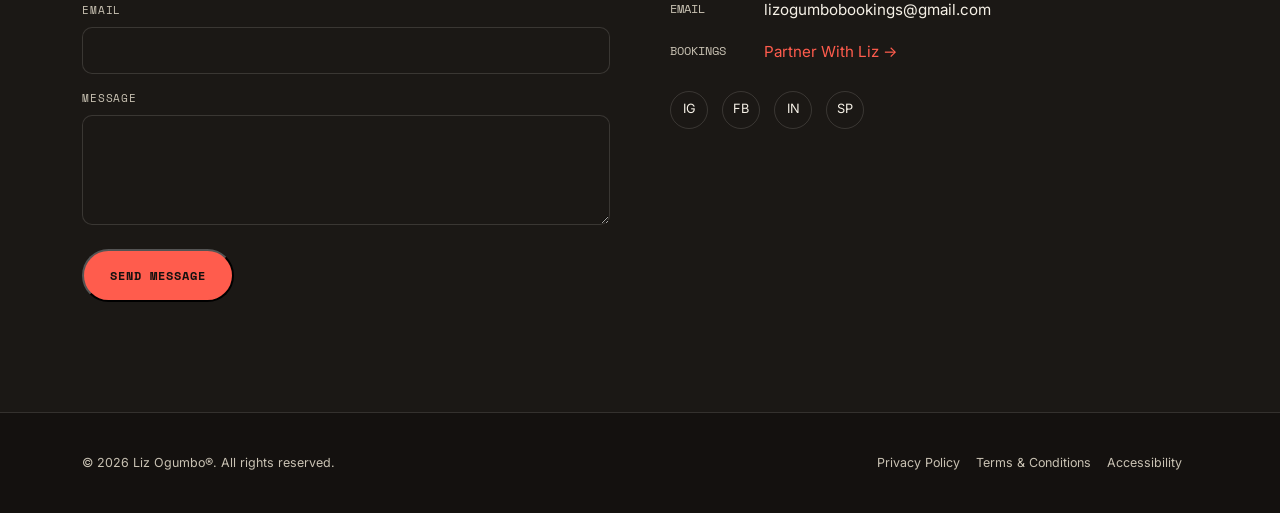
==== commit 5acafb5c: "Add files via upload Replace from local folder" ====
--- a/index.html
+++ b/index.html
@@ -23,7 +23,8 @@
         <li><a href="#denimania" class="nav-link">DeniMania™</a></li>
         <li><a href="#wines" class="nav-link">Wines</a></li>
         <li><a href="#kamatana" class="nav-link">Kamatana™</a></li>
-        <li><a href="#blog" class="nav-link">Blog</a></li>
+        <li><a href="mediaroom.html" class="nav-link">Media Room</a></li>
+        <li><a href="journal.html" class="nav-link">My Journal</a></li>
         <li><a href="#contact" class="nav-link">Contact</a></li>
       </ul>
     </nav>
@@ -197,7 +198,10 @@
       <div class="v-text">
         <p>Liz Ogumbo Wines™ is a sensory storytelling platform bringing together wine, music, memory and culture. Every bottle is an invitation to pause, connect and savour a story beyond the glass.</p>
         <p><i>Wine with rhythm. Soul in every sip.</i></p>
-        <a href="wines.html" class="btn btn-solid" style="background:var(--plum);">Explore Liz Ogumbo Wines™</a>
+        <div class="cta-row">
+          <a href="wines.html" class="btn btn-solid" style="background:var(--plum);">Explore Liz Ogumbo Wines™</a>
+          <a href="winewisdomwonders.html" class="btn btn-ghost">Join the Masterclass</a>
+        </div>
       </div>
       <div class="v-media">
         <img src="https://static.wixstatic.com/media/02ca65_5472d4579f4e4198bc79d63ec4c96147~mv2.jpg" alt="Liz Ogumbo Wines and corks">
@@ -257,42 +261,60 @@
   </div>
 </section>
 
-<!-- BLOG -->
-<section id="blog">
+<!-- MY JOURNAL -->
+<section id="journal">
   <div class="rail-line"></div>
   <div class="wrap">
     <div class="section-head">
       <div class="dot" style="background:var(--bone);"></div>
       <div>
-        <span class="eyebrow section-kicker">From the Journal</span>
-        <h2 class="section-title">Blog</h2>
+        <span class="eyebrow section-kicker">Stories From the Team</span>
+        <h2 class="section-title">My Journal</h2>
       </div>
     </div>
     <div class="blog-grid">
       <a class="post-card" href="blog-table-was-my-classroom.html">
         <div class="thumb"><img src="https://static.wixstatic.com/media/02ca65_599952433001451593939054b04f652b~mv2.jpg" alt="The Table Was Always My Classroom"></div>
         <div class="body">
+          <span class="post-cat-tag">From My Table</span>
           <h4>The Table Was Always My Classroom</h4>
           <p>A reflection on wine, hospitality and the power of gathering.</p>
+          <div class="post-meta-row">
+            <img class="post-avatar" src="https://static.wixstatic.com/media/02ca65_7b9c92cf080f4b809edfbe81f3a5fe5e~mv2.jpg" alt="Liz Ogumbo">
+            <div class="post-byline"><b>Liz Ogumbo</b><br>Jun 18, 2026 · 3 min read</div>
+          </div>
           <span class="read">Read the post →</span>
         </div>
       </a>
       <a class="post-card" href="blog-refashioning-denim.html">
         <div class="thumb"><img src="https://static.wixstatic.com/media/02ca65_ec3599d135ed412aab06cc6c2cf29351~mv2.png" alt="Refashioning Denim for a Circular Luxury Future"></div>
         <div class="body">
+          <span class="post-cat-tag">DeniMania</span>
           <h4>Refashioning Denim for a Circular Luxury Future</h4>
           <p>Denim built the 20th century — now it's rebuilding itself for the 21st.</p>
+          <div class="post-meta-row">
+            <img class="post-avatar" src="https://static.wixstatic.com/media/02ca65_7b9c92cf080f4b809edfbe81f3a5fe5e~mv2.jpg" alt="Liz Ogumbo">
+            <div class="post-byline"><b>Liz Ogumbo</b><br>May 27, 2026 · 4 min read</div>
+          </div>
           <span class="read">Read the post →</span>
         </div>
       </a>
       <a class="post-card" href="blog-why-africa-must-say-no.html">
         <div class="thumb"><img src="https://i.ytimg.com/vi/jhcMuVZlU0U/maxresdefault.jpg" alt="Why Africa Must Say No: We Are Not A Testing Ground"></div>
         <div class="body">
+          <span class="post-cat-tag">Cultural Architecture</span>
           <h4>Why Africa Must Say No: We Are Not A Testing Ground</h4>
           <p>On fertility, autonomy, and why the continent isn't anyone's laboratory.</p>
+          <div class="post-meta-row">
+            <img class="post-avatar" src="https://static.wixstatic.com/media/02ca65_7b9c92cf080f4b809edfbe81f3a5fe5e~mv2.jpg" alt="Liz Ogumbo">
+            <div class="post-byline"><b>Liz Ogumbo</b><br>Apr 9, 2026 · 4 min read</div>
+          </div>
           <span class="read">Read the post →</span>
         </div>
       </a>
+    </div>
+    <div style="text-align:center; margin-top:44px;">
+      <a href="journal.html" class="btn btn-ghost">View All Posts &amp; Filter by Category</a>
     </div>
   </div>
 </section>
--- a/styles.css
+++ b/styles.css
@@ -286,3 +286,73 @@
 .blog-post-hero-img{ border-radius:14px; overflow:hidden; margin:30px 0 40px; border:1px solid var(--line); }
 .blog-post-hero-img img{ width:100%; object-fit:cover; max-height:460px; }
 .post-meta{ font-family:'Space Mono',monospace; font-size:0.7rem; text-transform:uppercase; letter-spacing:.08em; color:var(--bone-dim); margin-bottom:10px; }
+
+/* ---------- JOURNAL (BLOG) ---------- */
+.filter-bar{ display:flex; flex-wrap:wrap; gap:10px; margin-bottom:44px; }
+.filter-btn{
+  font-family:'Space Mono',monospace; font-size:0.72rem; text-transform:uppercase; letter-spacing:.06em;
+  padding:10px 18px; border-radius:999px; border:1px solid var(--line); color:var(--bone-dim);
+  background:transparent; cursor:pointer; transition:all .2s ease;
+}
+.filter-btn:hover{ border-color:var(--bone-dim); color:var(--bone); }
+.filter-btn.active{ background:var(--coral); border-color:var(--coral); color:var(--ink); font-weight:700; }
+
+.post-meta-row{ display:flex; align-items:center; gap:10px; margin-bottom:10px; }
+.post-avatar{ width:28px; height:28px; border-radius:50%; object-fit:cover; flex-shrink:0; border:1px solid var(--line); }
+.post-byline{ font-family:'Space Mono',monospace; font-size:0.68rem; color:var(--bone-dim); letter-spacing:.03em; line-height:1.3; }
+.post-byline b{ color:var(--bone); font-weight:700; }
+.post-cat-tag{
+  display:inline-block; font-family:'Space Mono',monospace; font-size:0.62rem; text-transform:uppercase; letter-spacing:.06em;
+  color:var(--coral); border:1px solid rgba(255,92,77,0.4); border-radius:999px; padding:4px 11px; margin-bottom:12px;
+}
+.empty-state{ color:var(--bone-dim); font-size:0.92rem; padding:50px 0; text-align:center; border:1px dashed var(--line); border-radius:14px; }
+
+.post-full-byline{
+  display:flex; align-items:center; gap:14px; margin:26px 0 6px;
+  padding:18px 0; border-top:1px solid var(--line); border-bottom:1px solid var(--line);
+}
+.post-full-byline img{ width:44px; height:44px; border-radius:50%; object-fit:cover; }
+.post-full-byline .name{ color:var(--bone); font-weight:600; font-size:0.92rem; }
+.post-full-byline .meta{ color:var(--bone-dim); font-size:0.78rem; font-family:'Space Mono',monospace; }
+
+/* ---------- MEDIA ROOM ---------- */
+.mr-tabs{ display:flex; gap:10px; margin-bottom:40px; }
+.mr-tab{
+  font-family:'Space Mono',monospace; font-size:0.75rem; text-transform:uppercase; letter-spacing:.06em;
+  padding:12px 22px; border-radius:999px; border:1px solid var(--line); color:var(--bone-dim); cursor:pointer; background:transparent;
+}
+.mr-tab.active{ background:var(--bone); color:var(--ink); border-color:var(--bone); font-weight:700; }
+.mr-panel{ display:none; }
+.mr-panel.active{ display:block; }
+
+.print-grid{ display:grid; grid-template-columns:repeat(4,1fr); gap:16px; }
+.print-grid img{ border-radius:10px; aspect-ratio:1/1; object-fit:cover; border:1px solid var(--line); cursor:pointer; transition:transform .2s ease; }
+.print-grid img:hover{ transform:scale(1.03); }
+@media(max-width:920px){ .print-grid{ grid-template-columns:repeat(2,1fr); } }
+
+.video-grid{ display:grid; grid-template-columns:repeat(3,1fr); gap:22px; }
+.video-card{ border-radius:14px; overflow:hidden; border:1px solid var(--line); background:var(--ink-2); }
+.video-card .thumb-wrap{ position:relative; aspect-ratio:16/9; }
+.video-card .thumb-wrap img{ width:100%; height:100%; object-fit:cover; }
+.video-card .play-badge{
+  position:absolute; inset:0; display:flex; align-items:center; justify-content:center;
+}
+.video-card .play-badge span{
+  width:52px; height:52px; border-radius:50%; background:rgba(20,17,15,0.75); display:flex; align-items:center; justify-content:center;
+  color:var(--bone); font-size:1.1rem; border:1px solid rgba(246,241,231,0.4);
+}
+.video-card .v-body{ padding:16px 18px; }
+.video-card h4{ font-size:0.95rem; margin-bottom:4px; }
+.video-card .dur{ font-family:'Space Mono',monospace; font-size:0.7rem; color:var(--bone-dim); }
+@media(max-width:920px){ .video-grid{ grid-template-columns:1fr; } }
+
+.upload-btn{
+  display:inline-flex; align-items:center; gap:8px;
+  font-family:'Space Mono',monospace; font-size:0.72rem; text-transform:uppercase; letter-spacing:.06em;
+  padding:12px 20px; border-radius:999px; background:var(--teal); color:var(--bone); border:none; cursor:pointer;
+}
+.admin-panel{
+  border:1px dashed var(--line); border-radius:14px; padding:24px; margin-top:16px; background:var(--ink-2);
+}
+.admin-panel .field{ margin-bottom:14px; }
+.admin-note{ font-size:0.78rem; color:var(--bone-dim); margin-top:10px; }
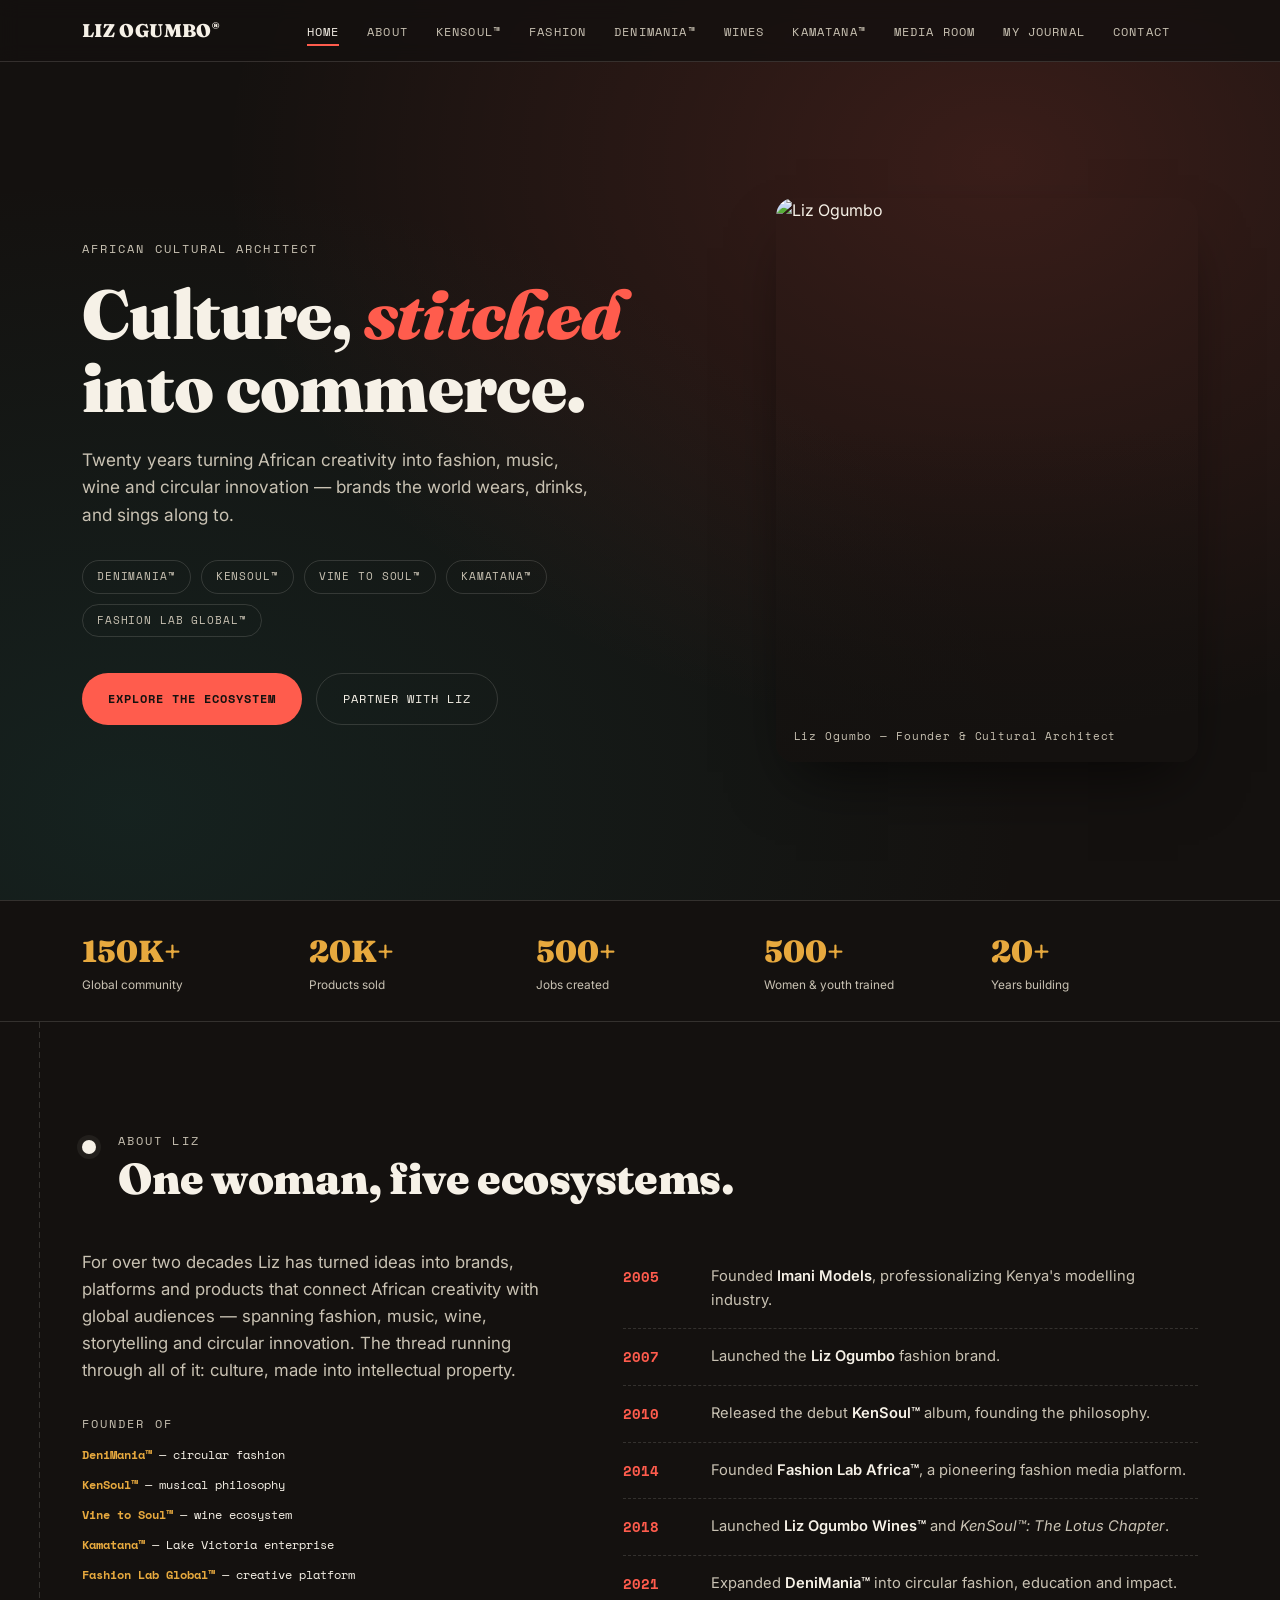
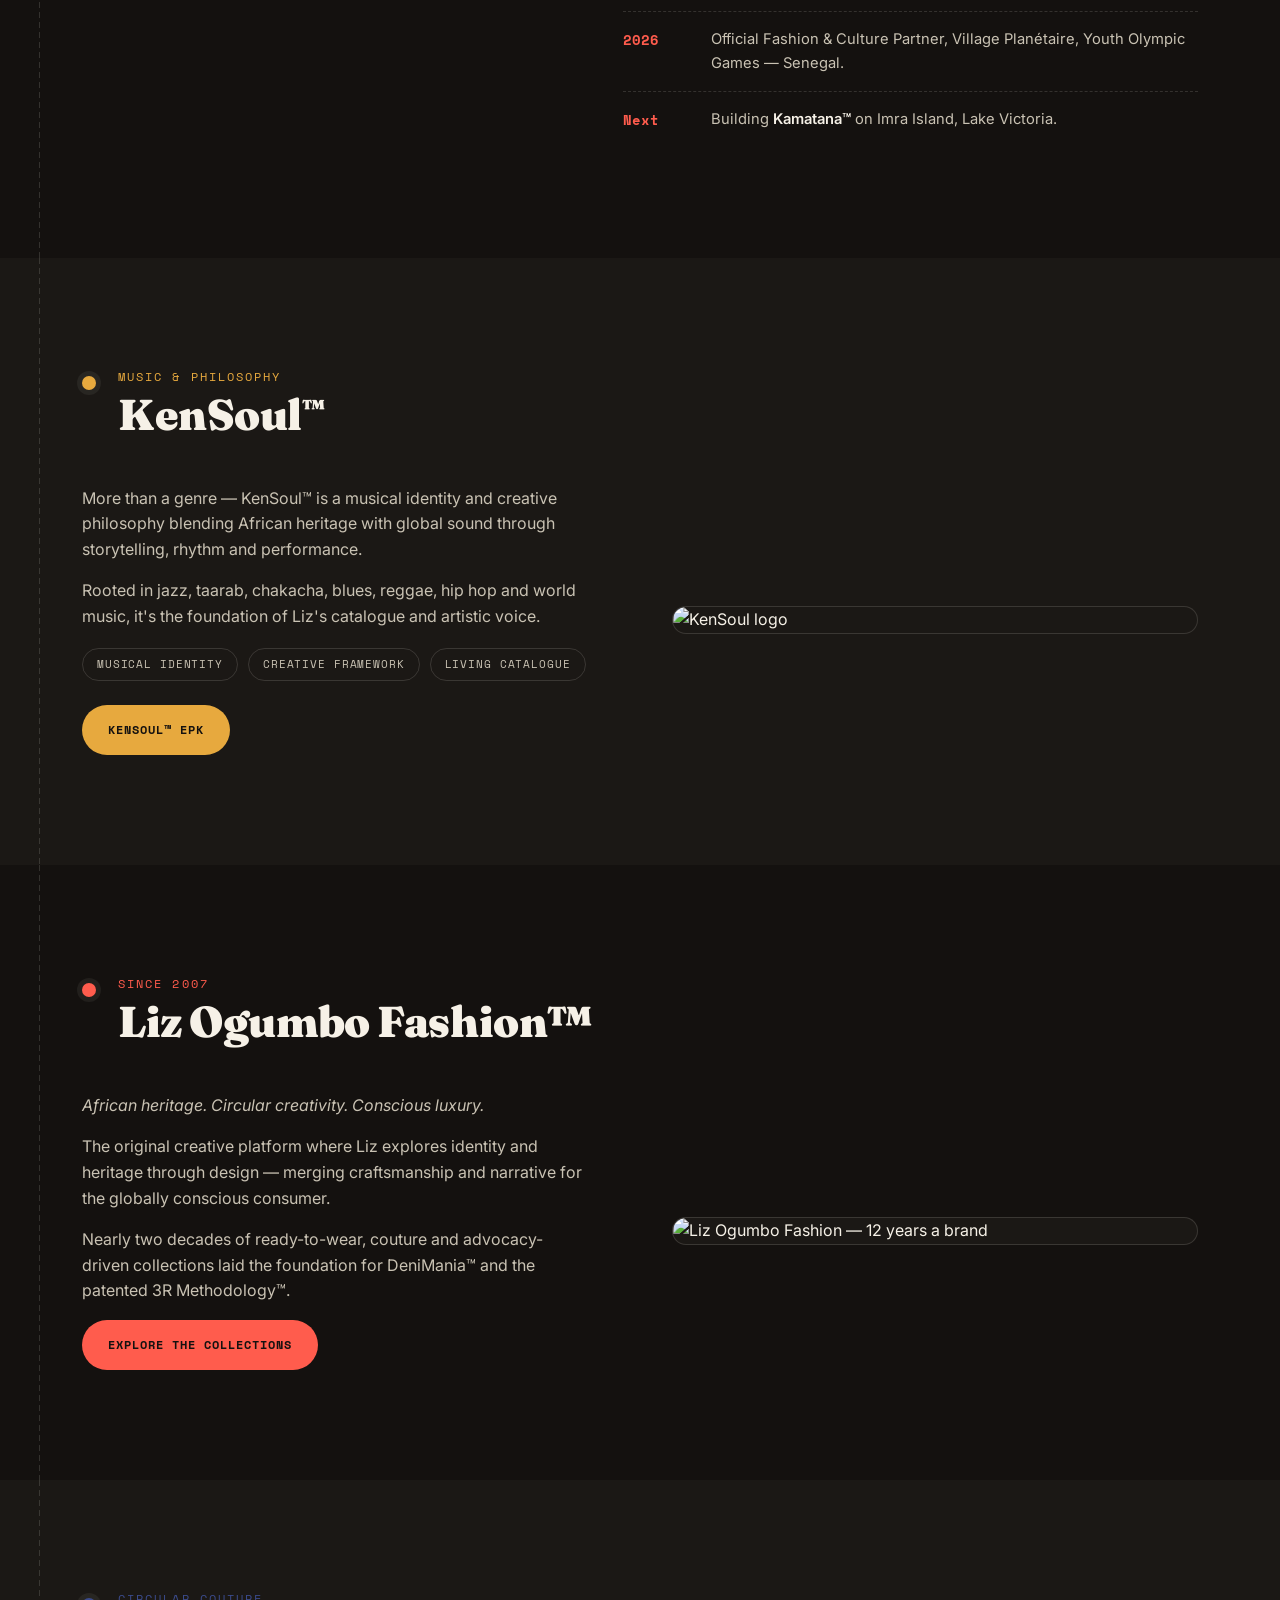
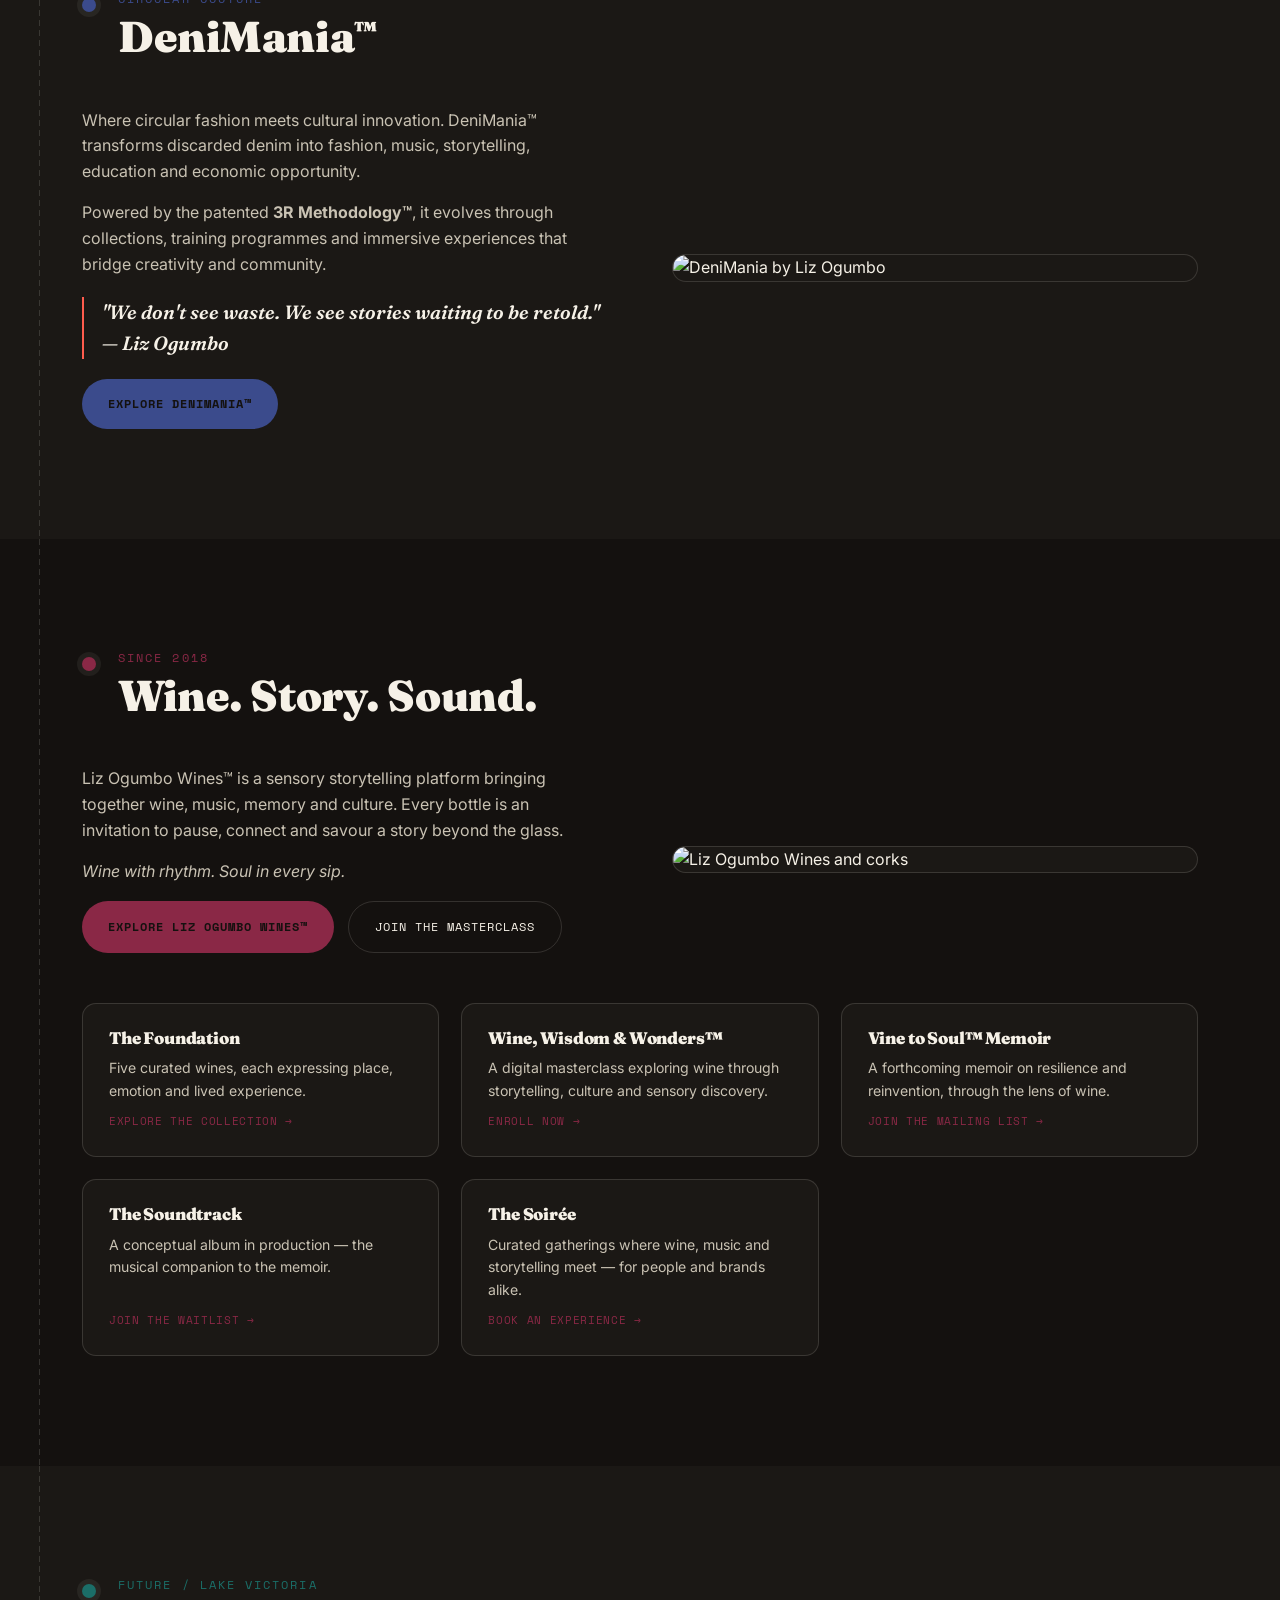
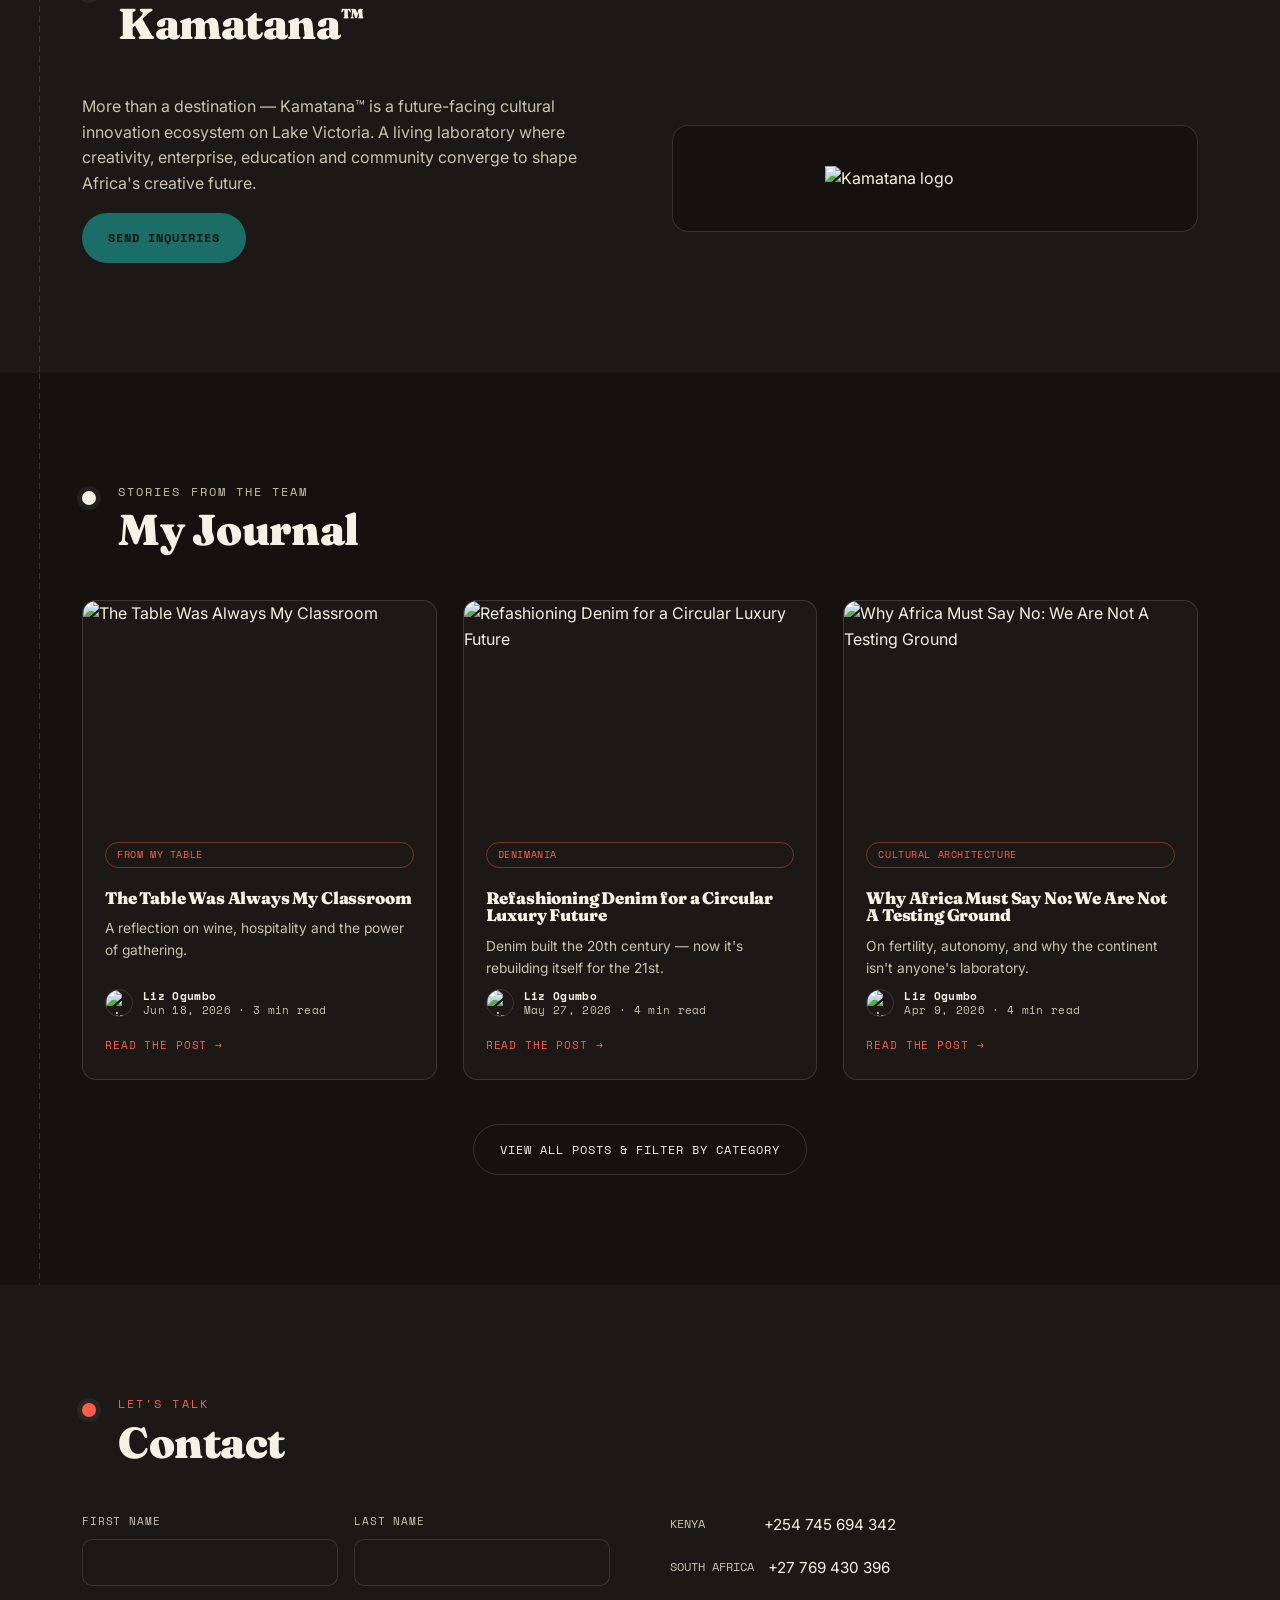
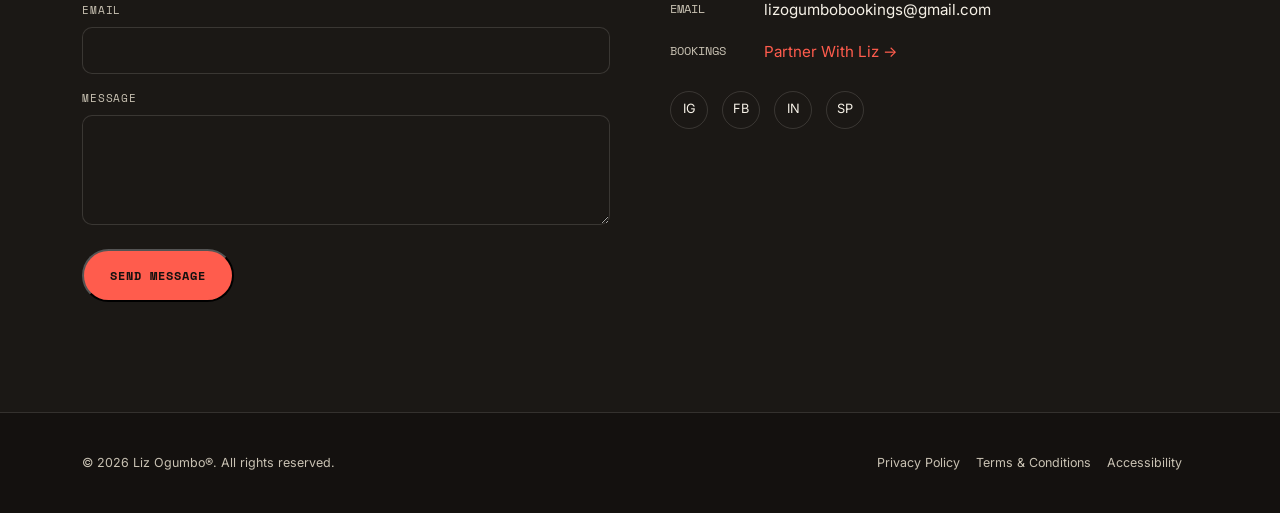
==== commit 6bbea7d7: "Add Journal + Media Room backend" ====
--- a/index.html
+++ b/index.html
@@ -7,6 +7,8 @@
 <link rel="preconnect" href="https://fonts.googleapis.com">
 <link href="https://fonts.googleapis.com/css2?family=Fraunces:ital,opsz,wght@0,9..144,400;0,9..144,600;0,9..144,900;1,9..144,600&family=Space+Mono:wght@400;700&family=Inter:wght@400;500;600;700&display=swap" rel="stylesheet">
 <link rel="stylesheet" href="styles.css">
+<script src="https://cdn.jsdelivr.net/npm/@supabase/supabase-js@2/dist/umd/supabase.min.js"></script>
+<script src="config.js"></script>
 </head>
 <body>
 
@@ -26,6 +28,7 @@
         <li><a href="mediaroom.html" class="nav-link">Media Room</a></li>
         <li><a href="journal.html" class="nav-link">My Journal</a></li>
         <li><a href="#contact" class="nav-link">Contact</a></li>
+        <li id="authSlot"></li>
       </ul>
     </nav>
   </div>
@@ -273,7 +276,7 @@
       </div>
     </div>
     <div class="blog-grid">
-      <a class="post-card" href="blog-table-was-my-classroom.html">
+      <a class="post-card" href="post.html?slug=the-table-was-always-my-classroom">
         <div class="thumb"><img src="https://static.wixstatic.com/media/02ca65_599952433001451593939054b04f652b~mv2.jpg" alt="The Table Was Always My Classroom"></div>
         <div class="body">
           <span class="post-cat-tag">From My Table</span>
@@ -286,7 +289,7 @@
           <span class="read">Read the post →</span>
         </div>
       </a>
-      <a class="post-card" href="blog-refashioning-denim.html">
+      <a class="post-card" href="post.html?slug=refashioning-denim-for-a-circular-luxury-future">
         <div class="thumb"><img src="https://static.wixstatic.com/media/02ca65_ec3599d135ed412aab06cc6c2cf29351~mv2.png" alt="Refashioning Denim for a Circular Luxury Future"></div>
         <div class="body">
           <span class="post-cat-tag">DeniMania</span>
@@ -299,7 +302,7 @@
           <span class="read">Read the post →</span>
         </div>
       </a>
-      <a class="post-card" href="blog-why-africa-must-say-no.html">
+      <a class="post-card" href="post.html?slug=why-africa-must-say-no-we-are-not-a-testing-ground">
         <div class="thumb"><img src="https://i.ytimg.com/vi/jhcMuVZlU0U/maxresdefault.jpg" alt="Why Africa Must Say No: We Are Not A Testing Ground"></div>
         <div class="body">
           <span class="post-cat-tag">Cultural Architecture</span>
@@ -385,5 +388,6 @@
   sections.forEach(s => obs.observe(s));
 </script>
 
+<script src="auth.js"></script>
 </body>
 </html>
--- a/styles.css
+++ b/styles.css
@@ -356,3 +356,39 @@
 }
 .admin-panel .field{ margin-bottom:14px; }
 .admin-note{ font-size:0.78rem; color:var(--bone-dim); margin-top:10px; }
+
+/* ---------- AUTH ---------- */
+#authSlot{ display:flex; align-items:center; }
+.nav-login-btn{
+  font-family:'Space Mono',monospace; font-size:0.7rem; text-transform:uppercase; letter-spacing:.06em;
+  background:var(--coral); color:var(--ink); border:none; padding:9px 16px; border-radius:999px; cursor:pointer; font-weight:700;
+}
+.nav-auth-user{ display:flex; align-items:center; gap:8px; font-family:'Space Mono',monospace; font-size:0.68rem; color:var(--bone-dim); }
+.nav-auth-user img{ width:26px; height:26px; border-radius:50%; object-fit:cover; border:1px solid var(--line); }
+.nav-auth-user button{
+  background:none; border:1px solid var(--line); color:var(--bone-dim); font-family:'Space Mono',monospace; font-size:0.62rem;
+  text-transform:uppercase; padding:5px 10px; border-radius:999px; cursor:pointer;
+}
+@media(max-width:920px){ #authSlot{ margin-top:10px; } .nav-auth-user{ flex-wrap:wrap; } }
+
+.auth-modal-overlay{
+  position:fixed; inset:0; background:rgba(20,17,15,0.8); backdrop-filter:blur(4px);
+  display:none; align-items:center; justify-content:center; z-index:1000; padding:20px;
+}
+.auth-modal-overlay.open{ display:flex; }
+.auth-modal{
+  background:var(--ink-2); border:1px solid var(--line); border-radius:16px; padding:34px; width:100%; max-width:380px; position:relative;
+}
+.auth-modal h3{ font-size:1.3rem; margin-bottom:20px; }
+.auth-modal-close{
+  position:absolute; top:14px; right:16px; background:none; border:none; color:var(--bone-dim); font-size:1.4rem; cursor:pointer; line-height:1;
+}
+.auth-switch{ font-size:0.8rem; color:var(--bone-dim); margin-top:14px; text-align:center; }
+.auth-switch a{ color:var(--coral); }
+.auth-error{ font-size:0.8rem; margin-top:12px; text-align:center; min-height:1em; }
+
+.login-gate{
+  border:1px dashed var(--line); border-radius:12px; padding:16px 20px; font-size:0.85rem; color:var(--bone-dim);
+  display:flex; align-items:center; justify-content:space-between; gap:14px; margin-bottom:24px; flex-wrap:wrap;
+}
+.login-gate a{ color:var(--coral); font-family:'Space Mono',monospace; font-size:0.72rem; text-transform:uppercase; }
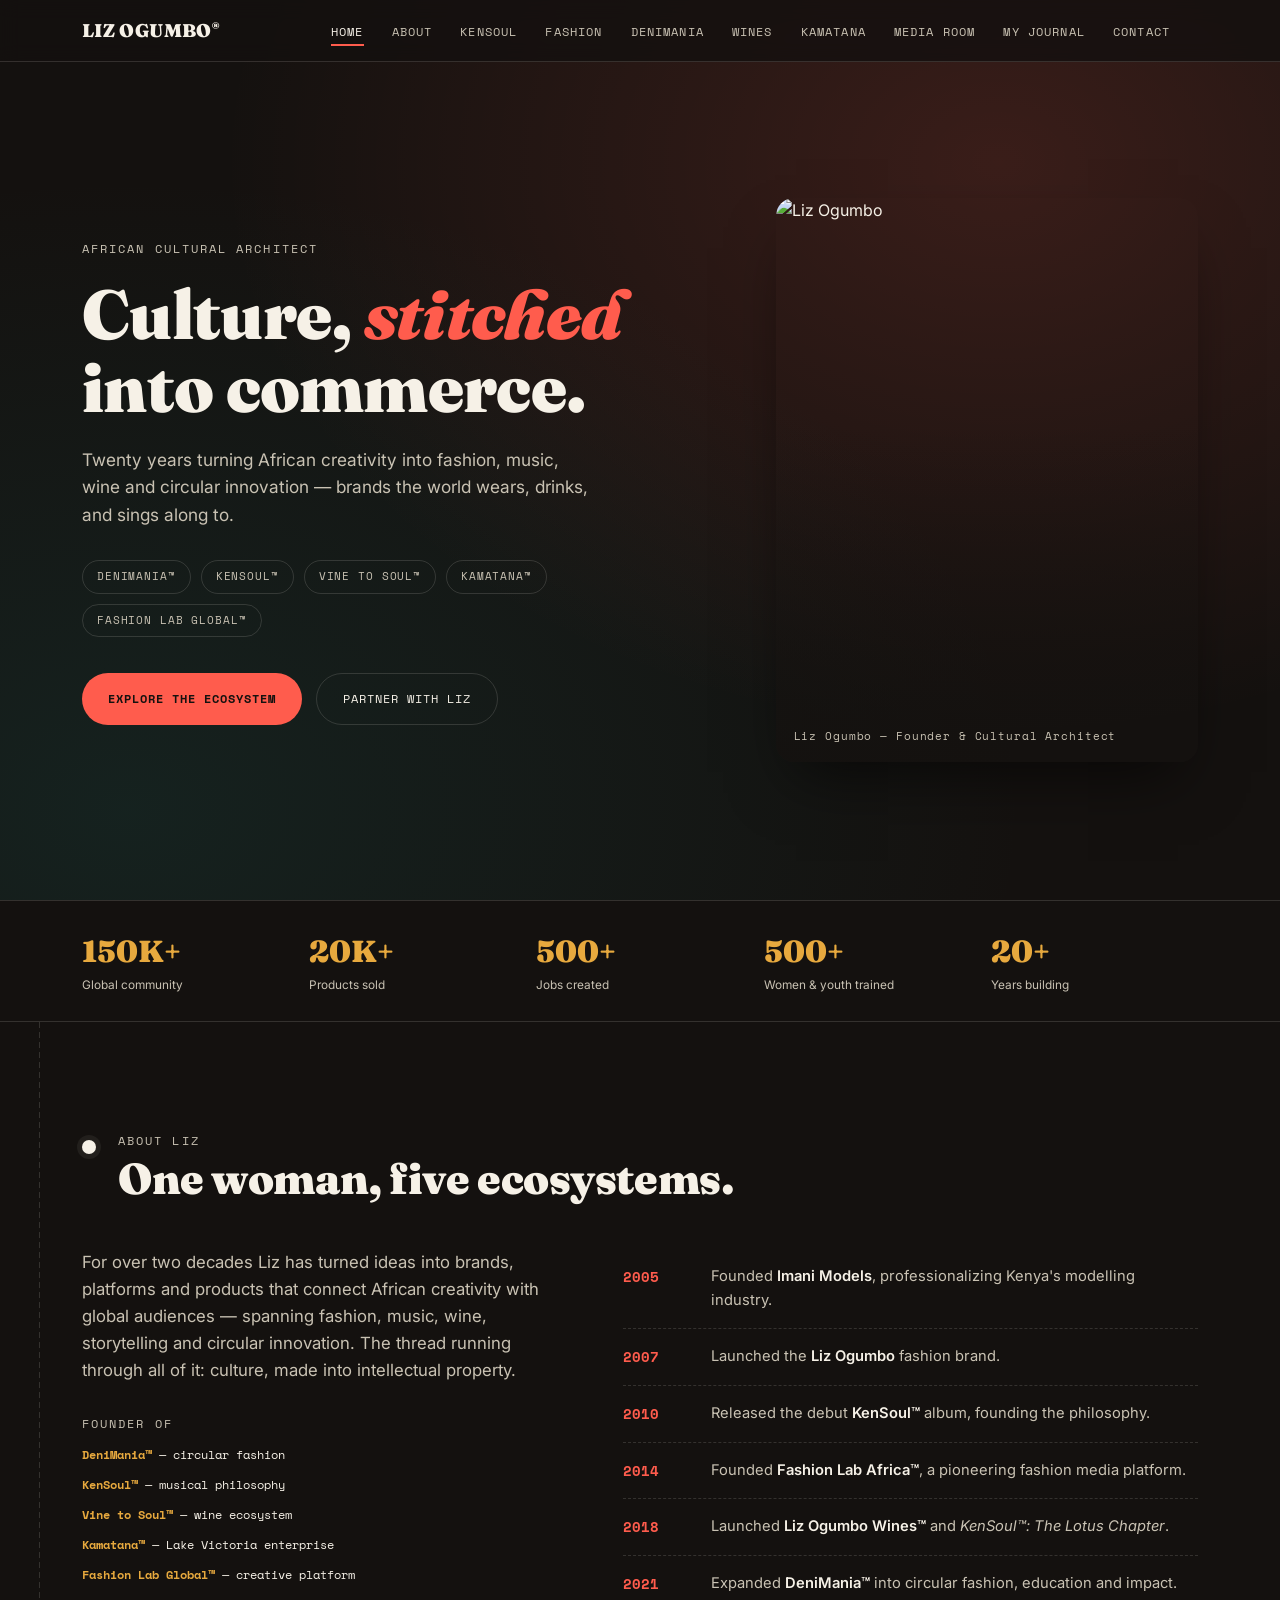
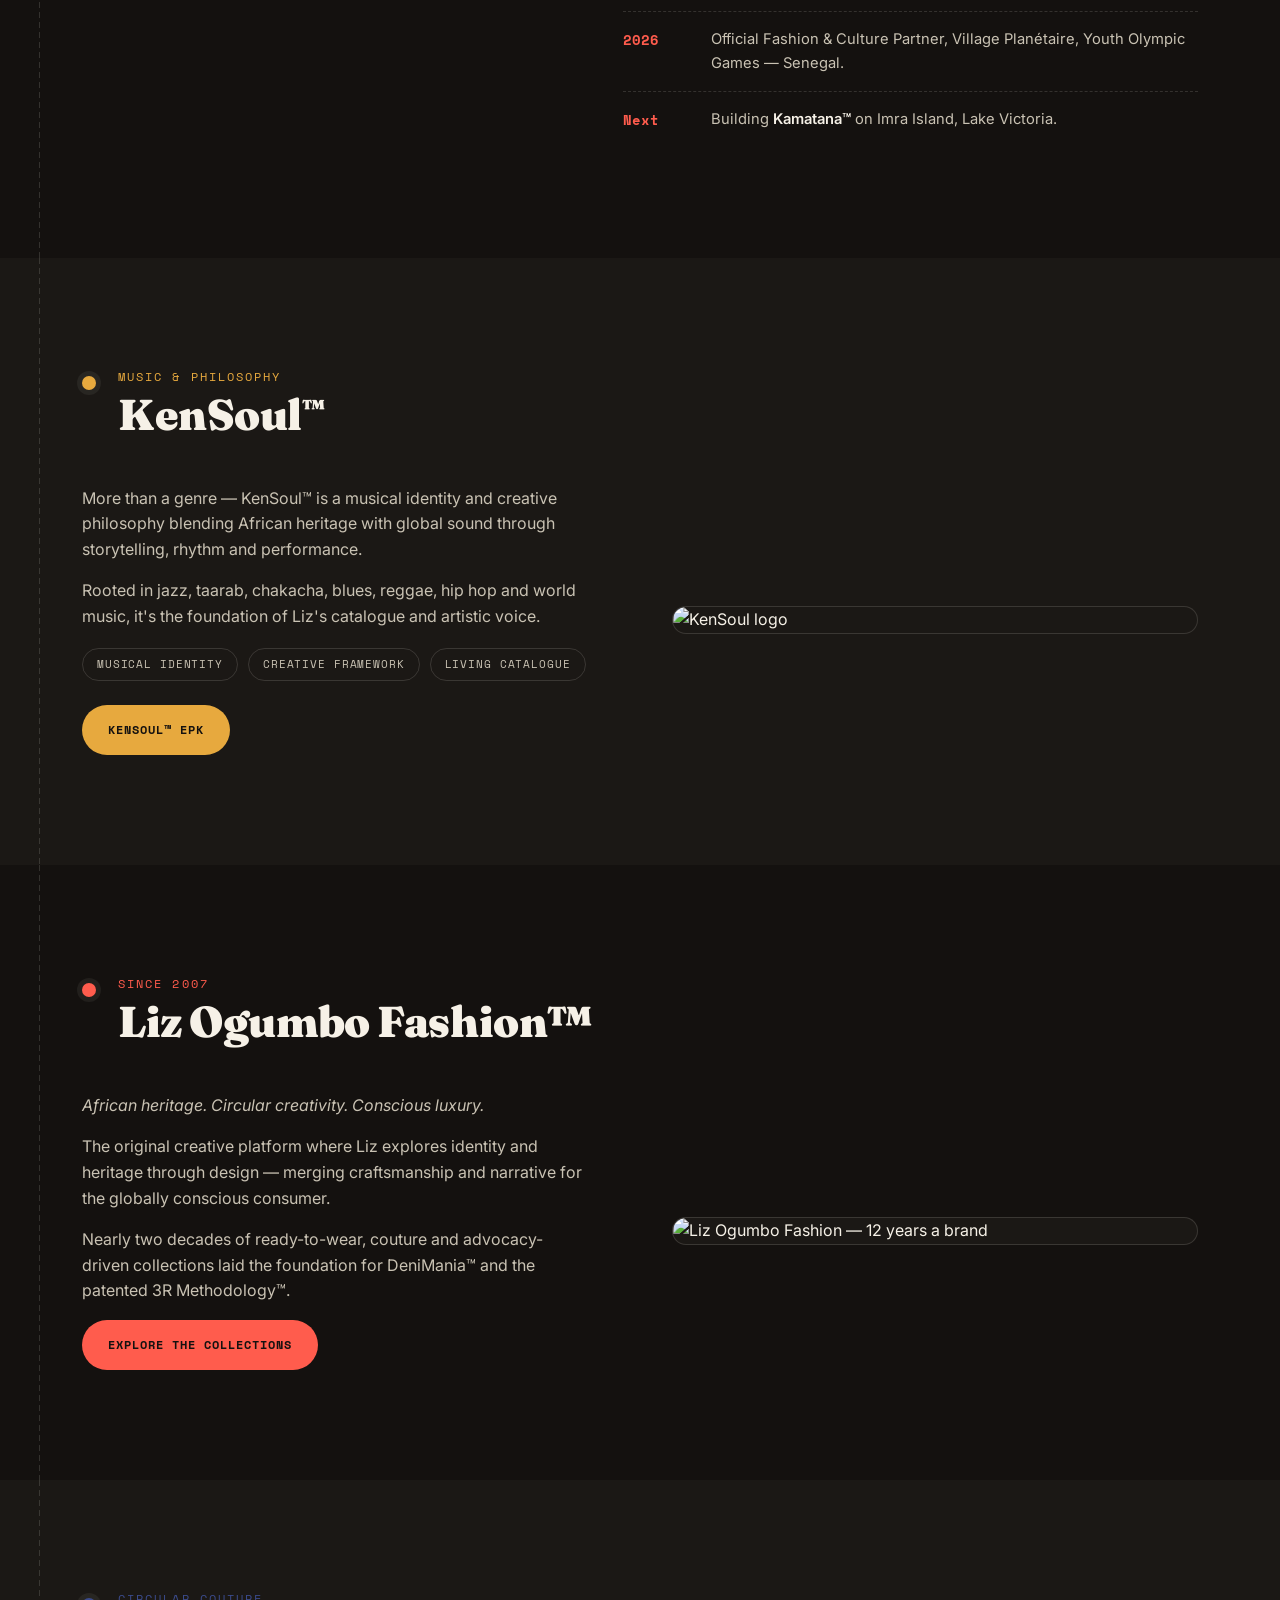
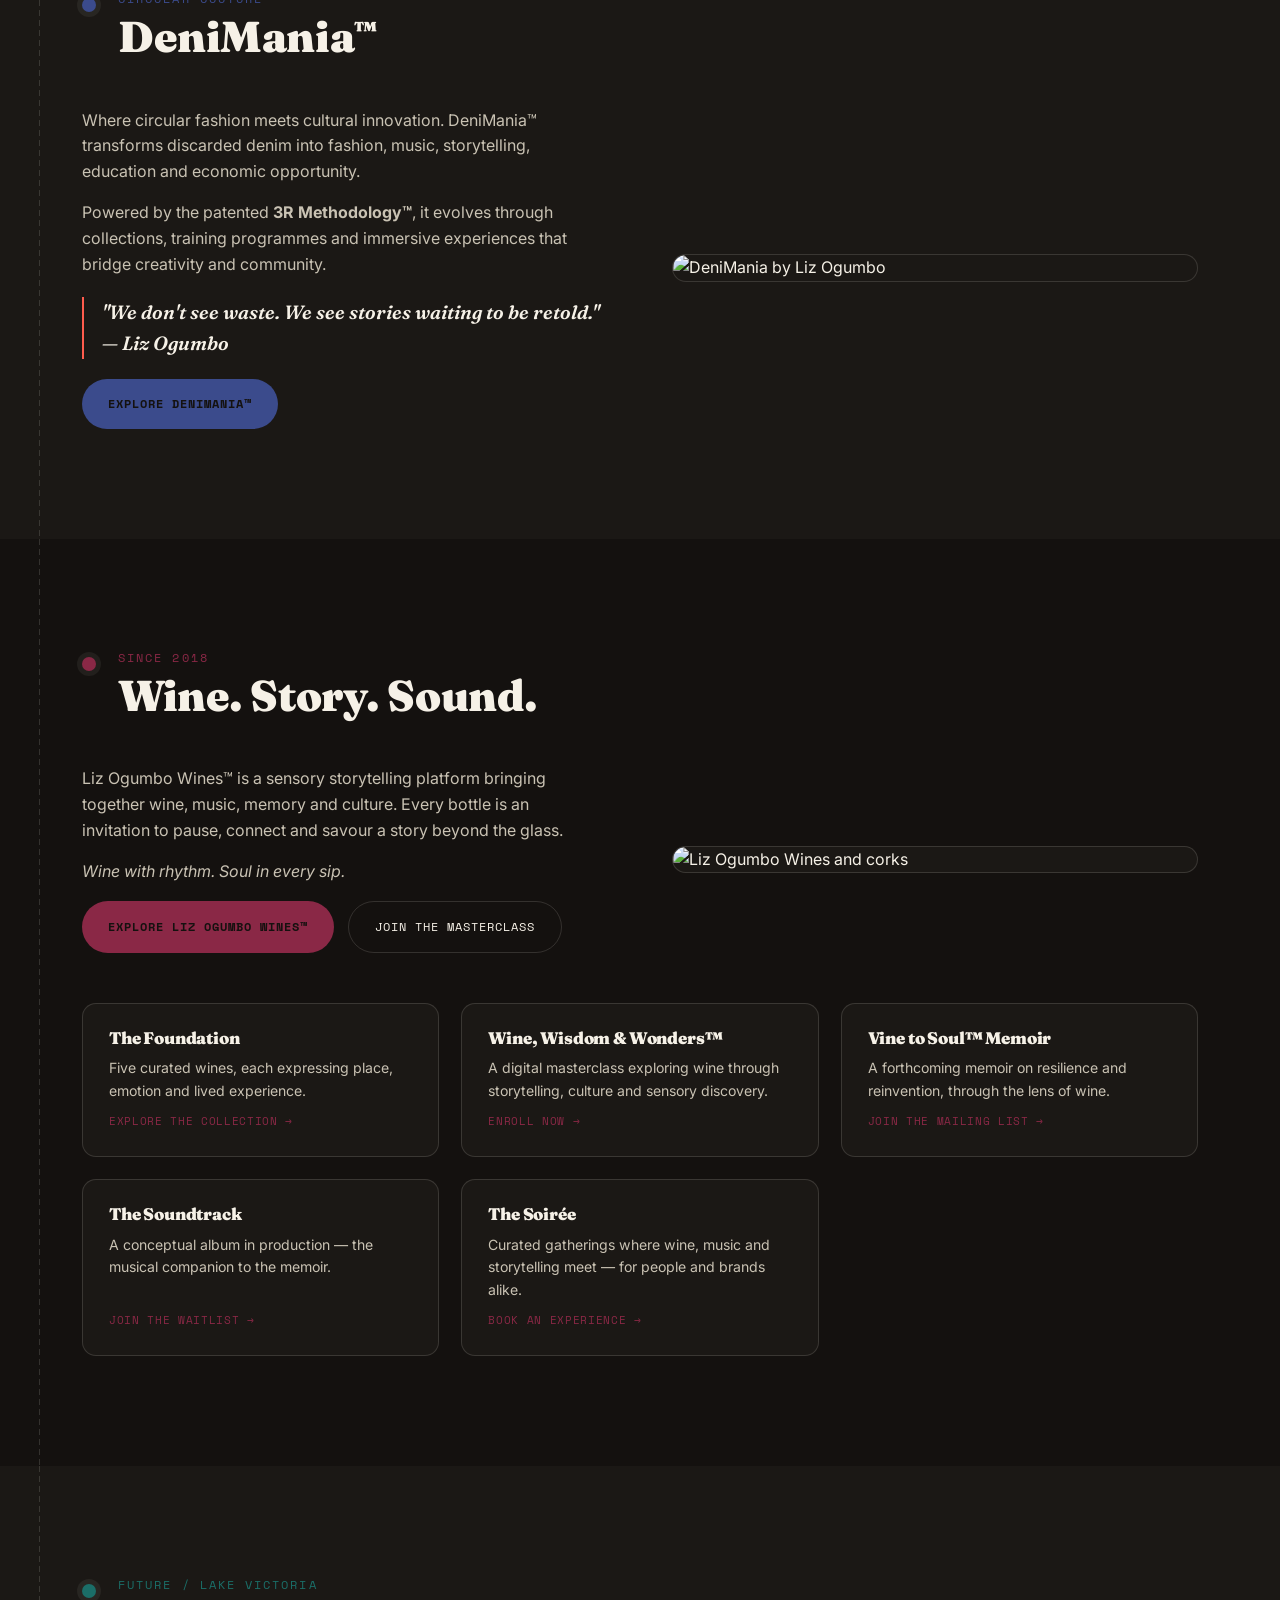
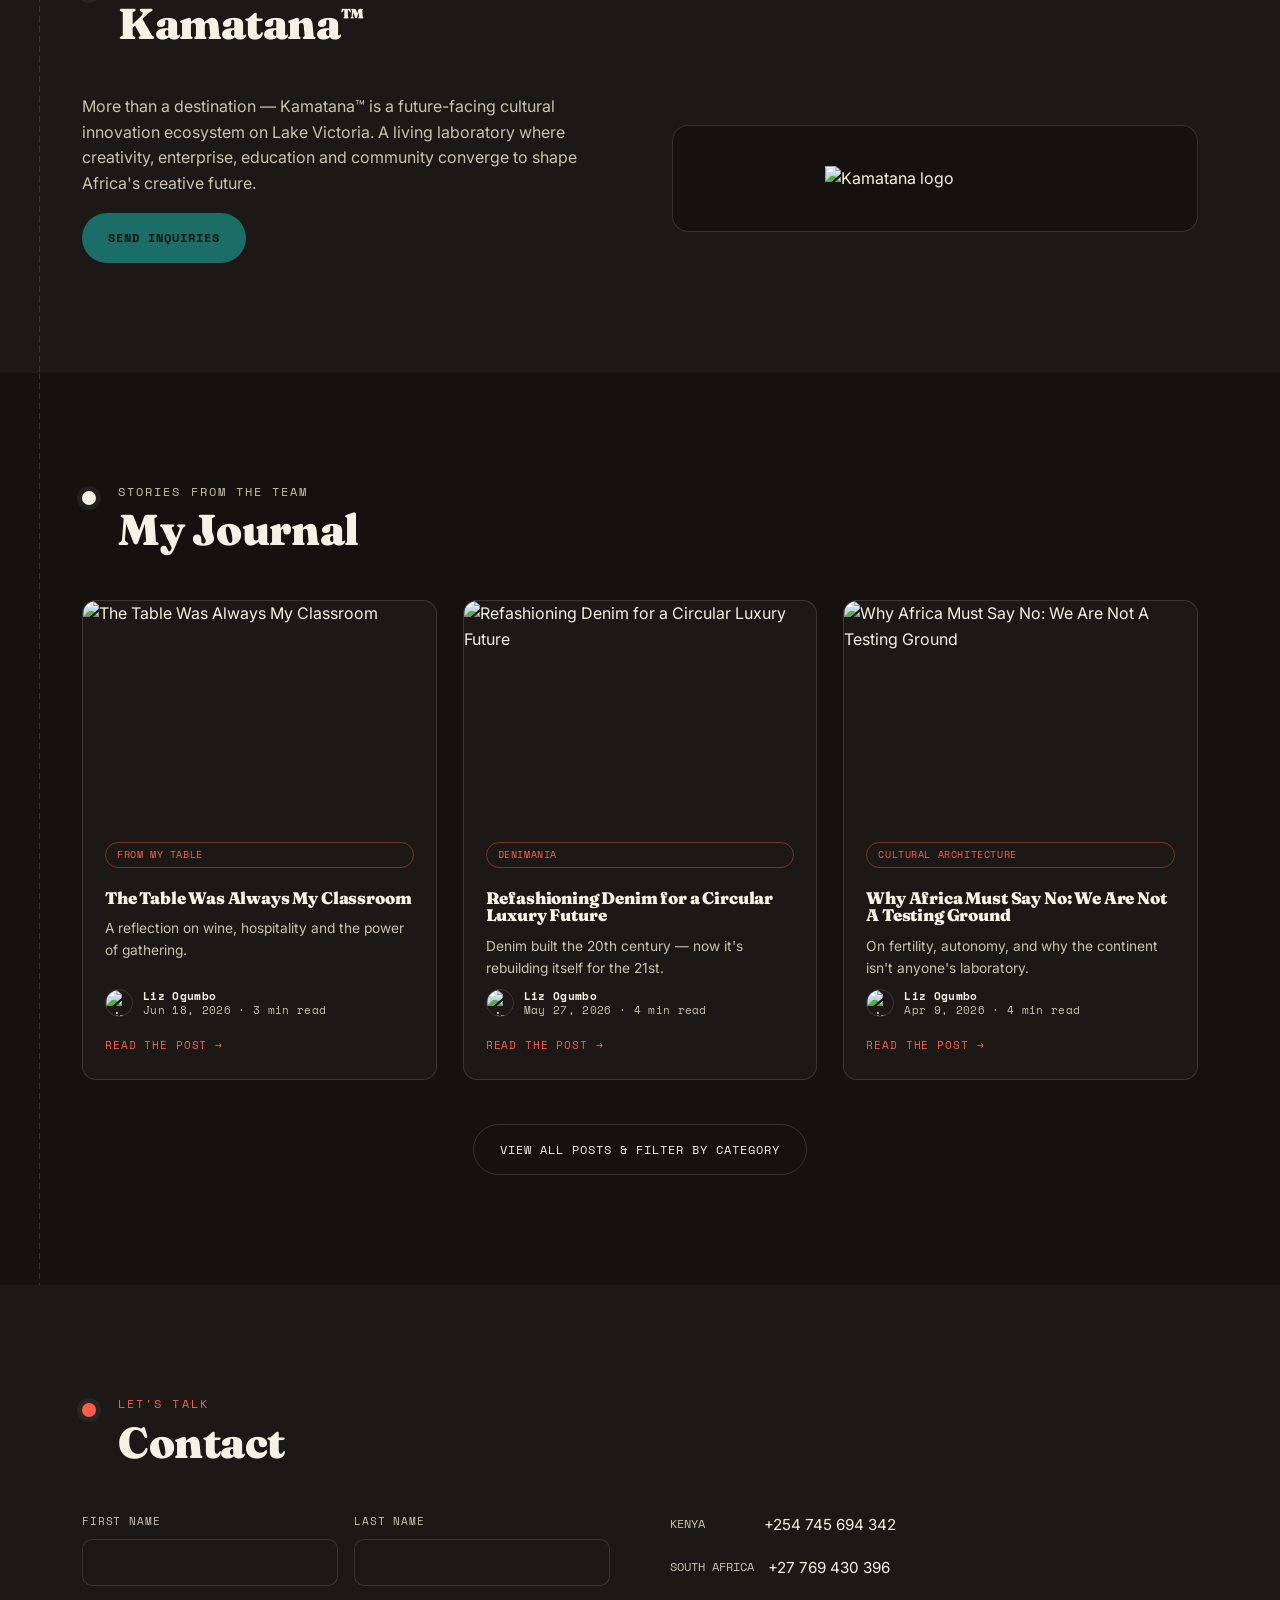
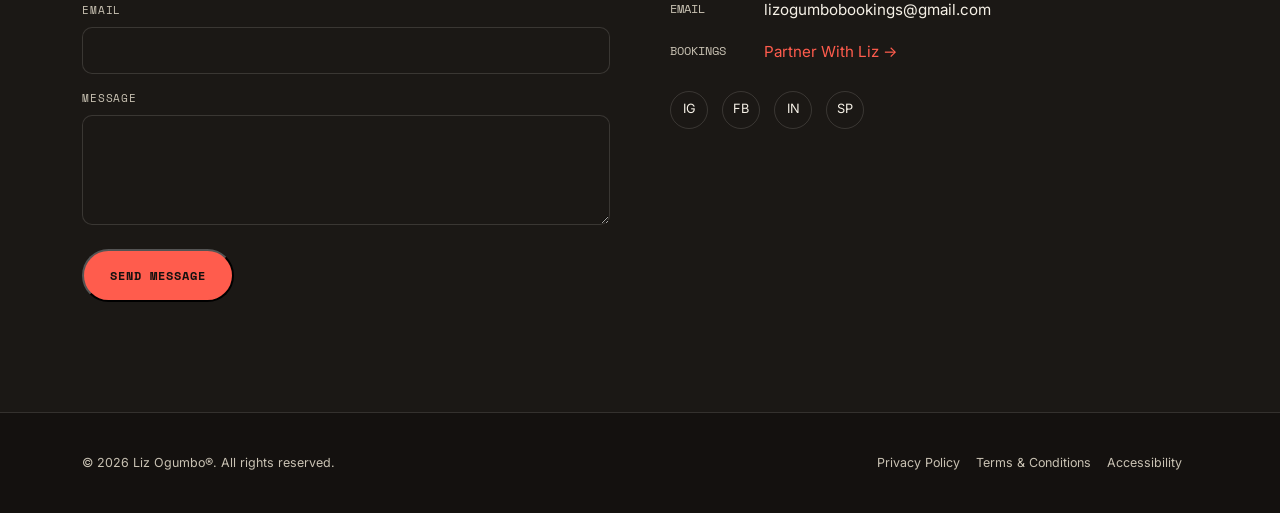
==== commit aad29115: "ex" ====
--- a/index.html
+++ b/index.html
@@ -20,11 +20,11 @@
       <ul id="navList">
         <li><a href="#home" class="nav-link">Home</a></li>
         <li><a href="#about" class="nav-link">About</a></li>
-        <li><a href="#kensoul" class="nav-link">KenSoul™</a></li>
+        <li><a href="#kensoul" class="nav-link">KenSoul</a></li>
         <li><a href="#fashion" class="nav-link">Fashion</a></li>
-        <li><a href="#denimania" class="nav-link">DeniMania™</a></li>
+        <li><a href="#denimania" class="nav-link">DeniMania</a></li>
         <li><a href="#wines" class="nav-link">Wines</a></li>
-        <li><a href="#kamatana" class="nav-link">Kamatana™</a></li>
+        <li><a href="#kamatana" class="nav-link">Kamatana</a></li>
         <li><a href="mediaroom.html" class="nav-link">Media Room</a></li>
         <li><a href="journal.html" class="nav-link">My Journal</a></li>
         <li><a href="#contact" class="nav-link">Contact</a></li>
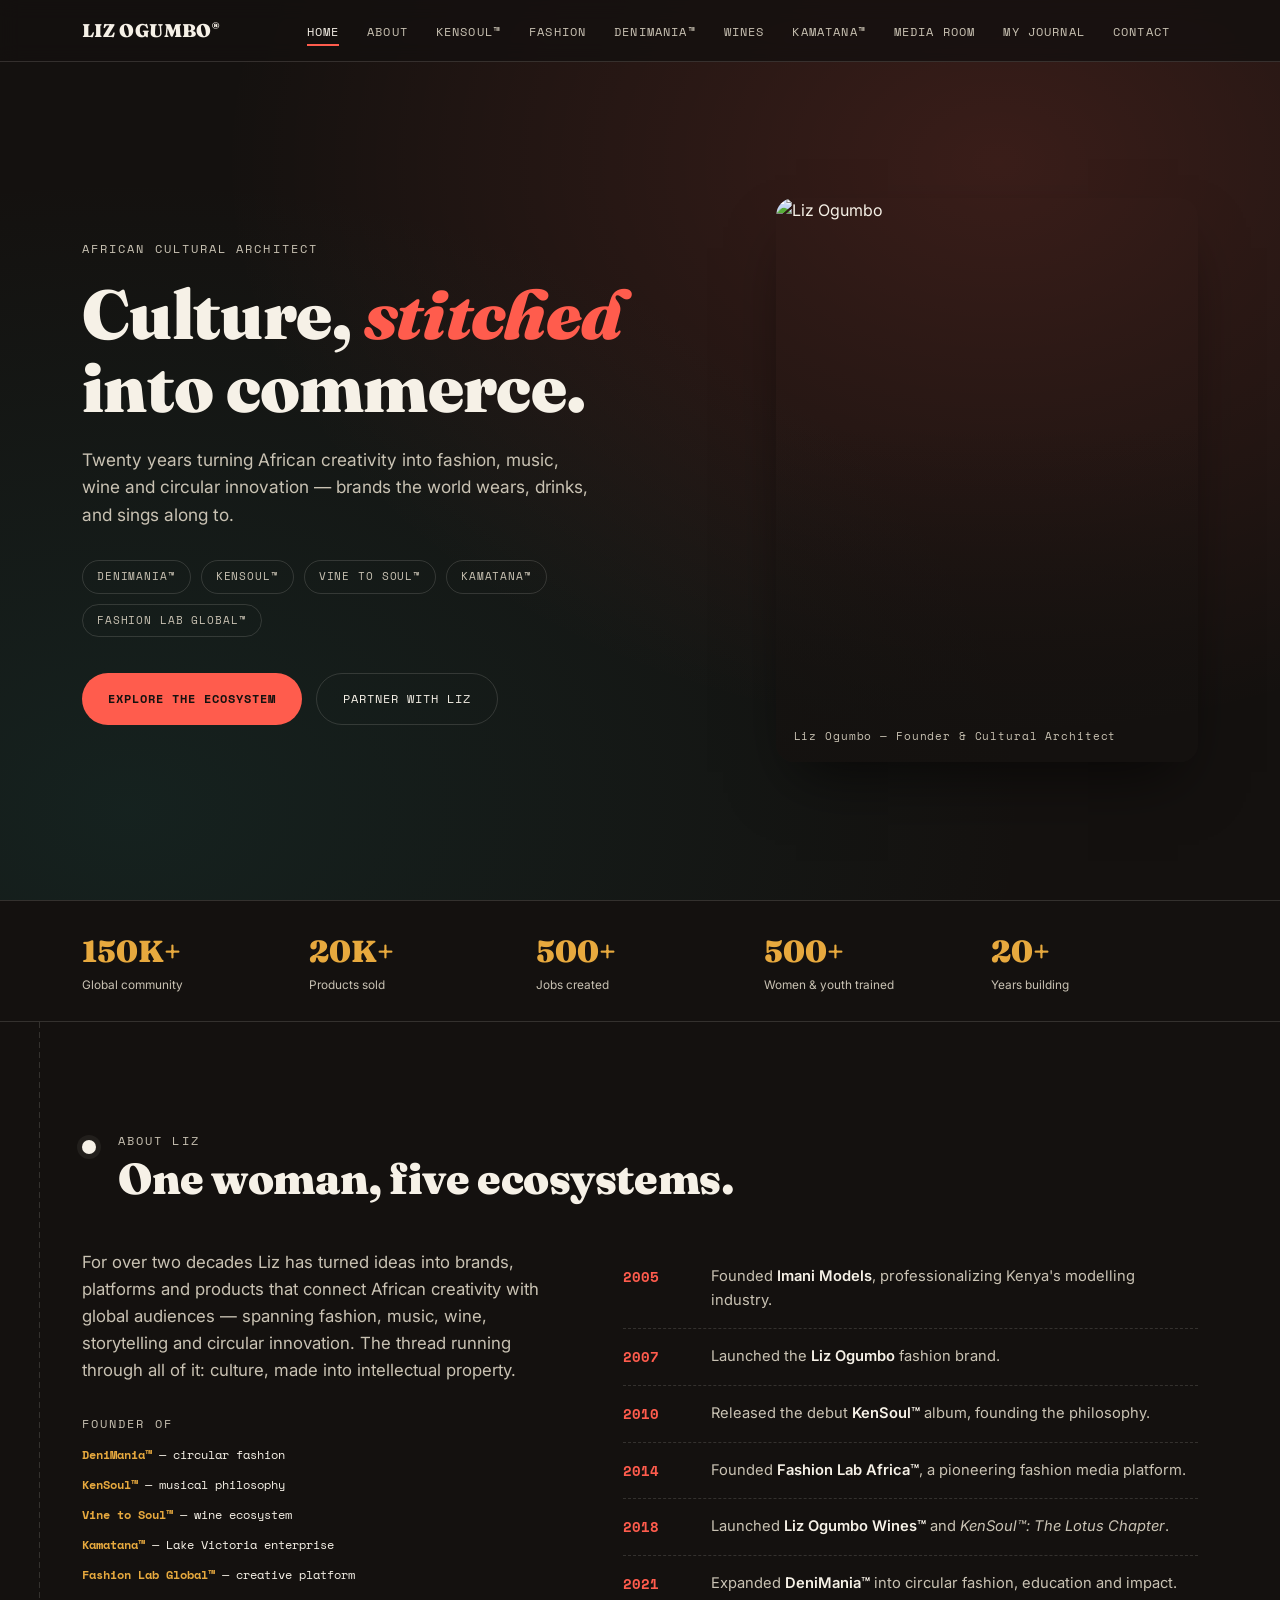
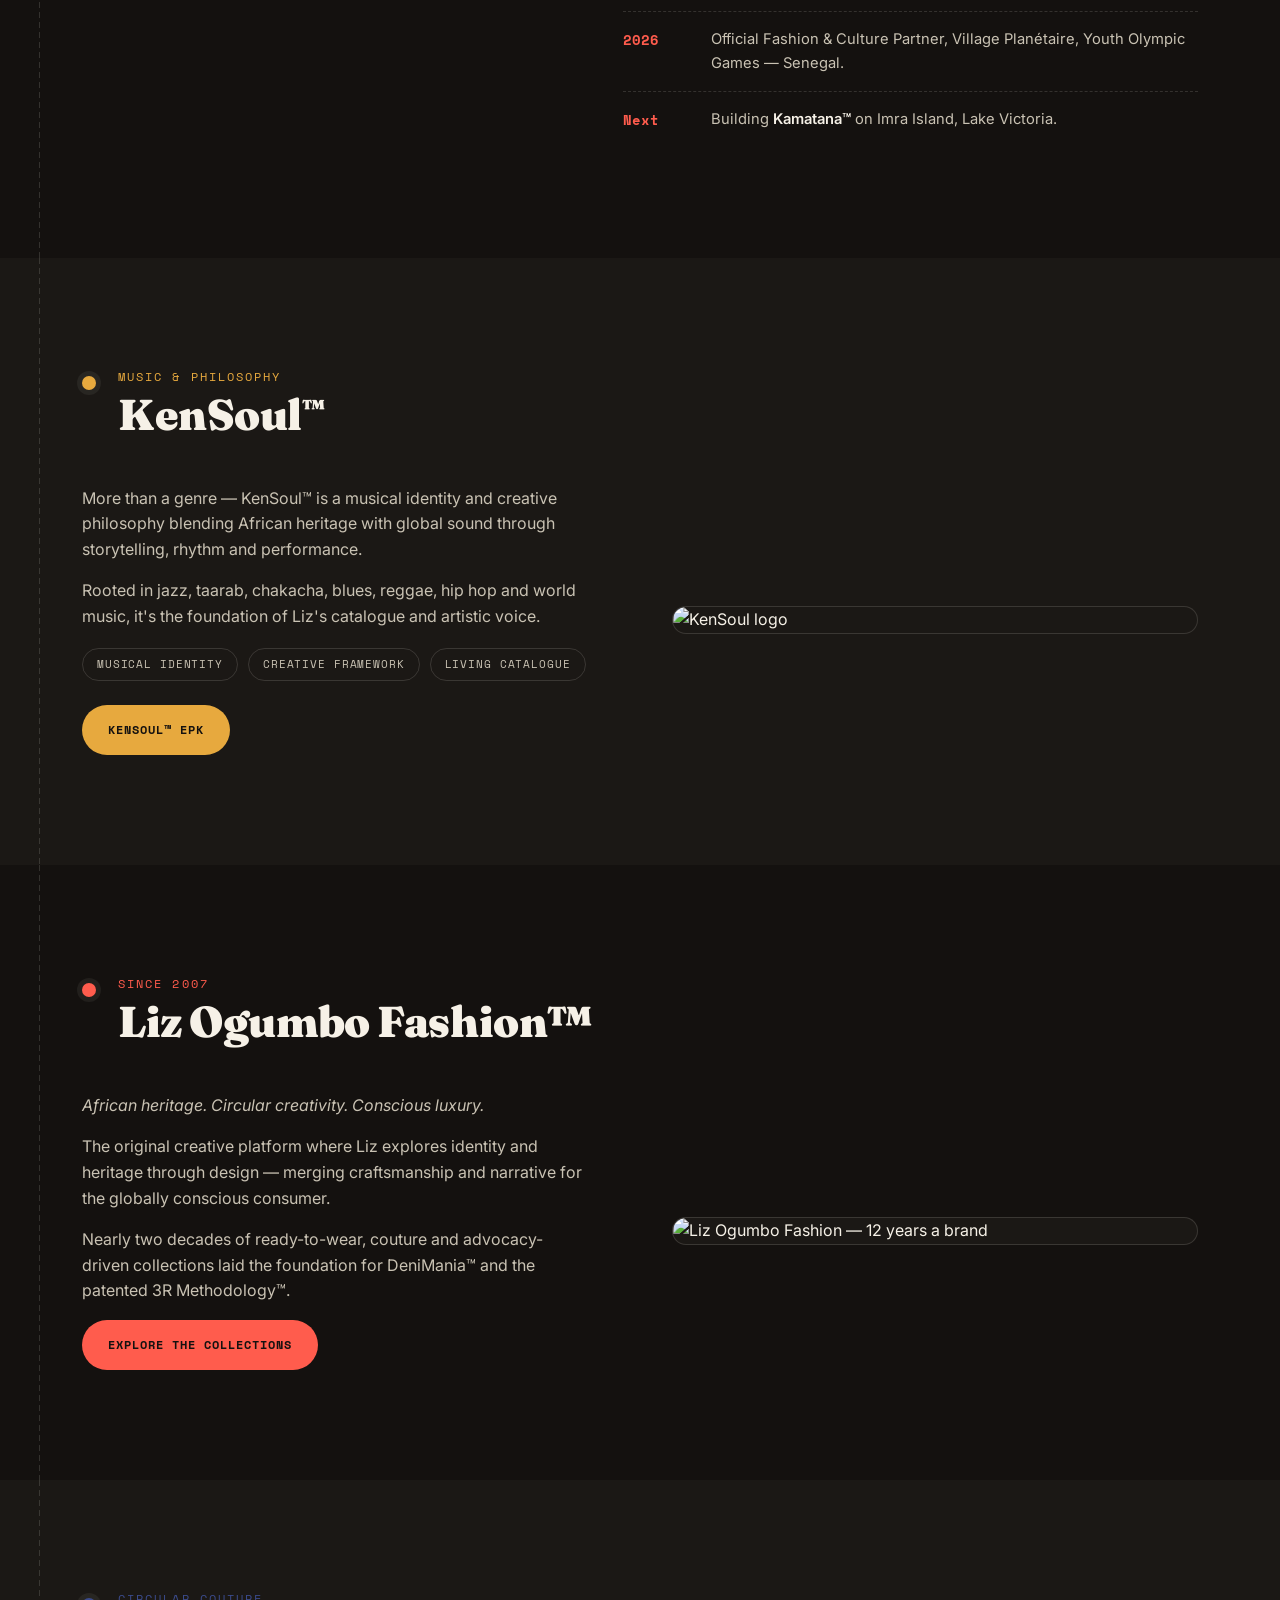
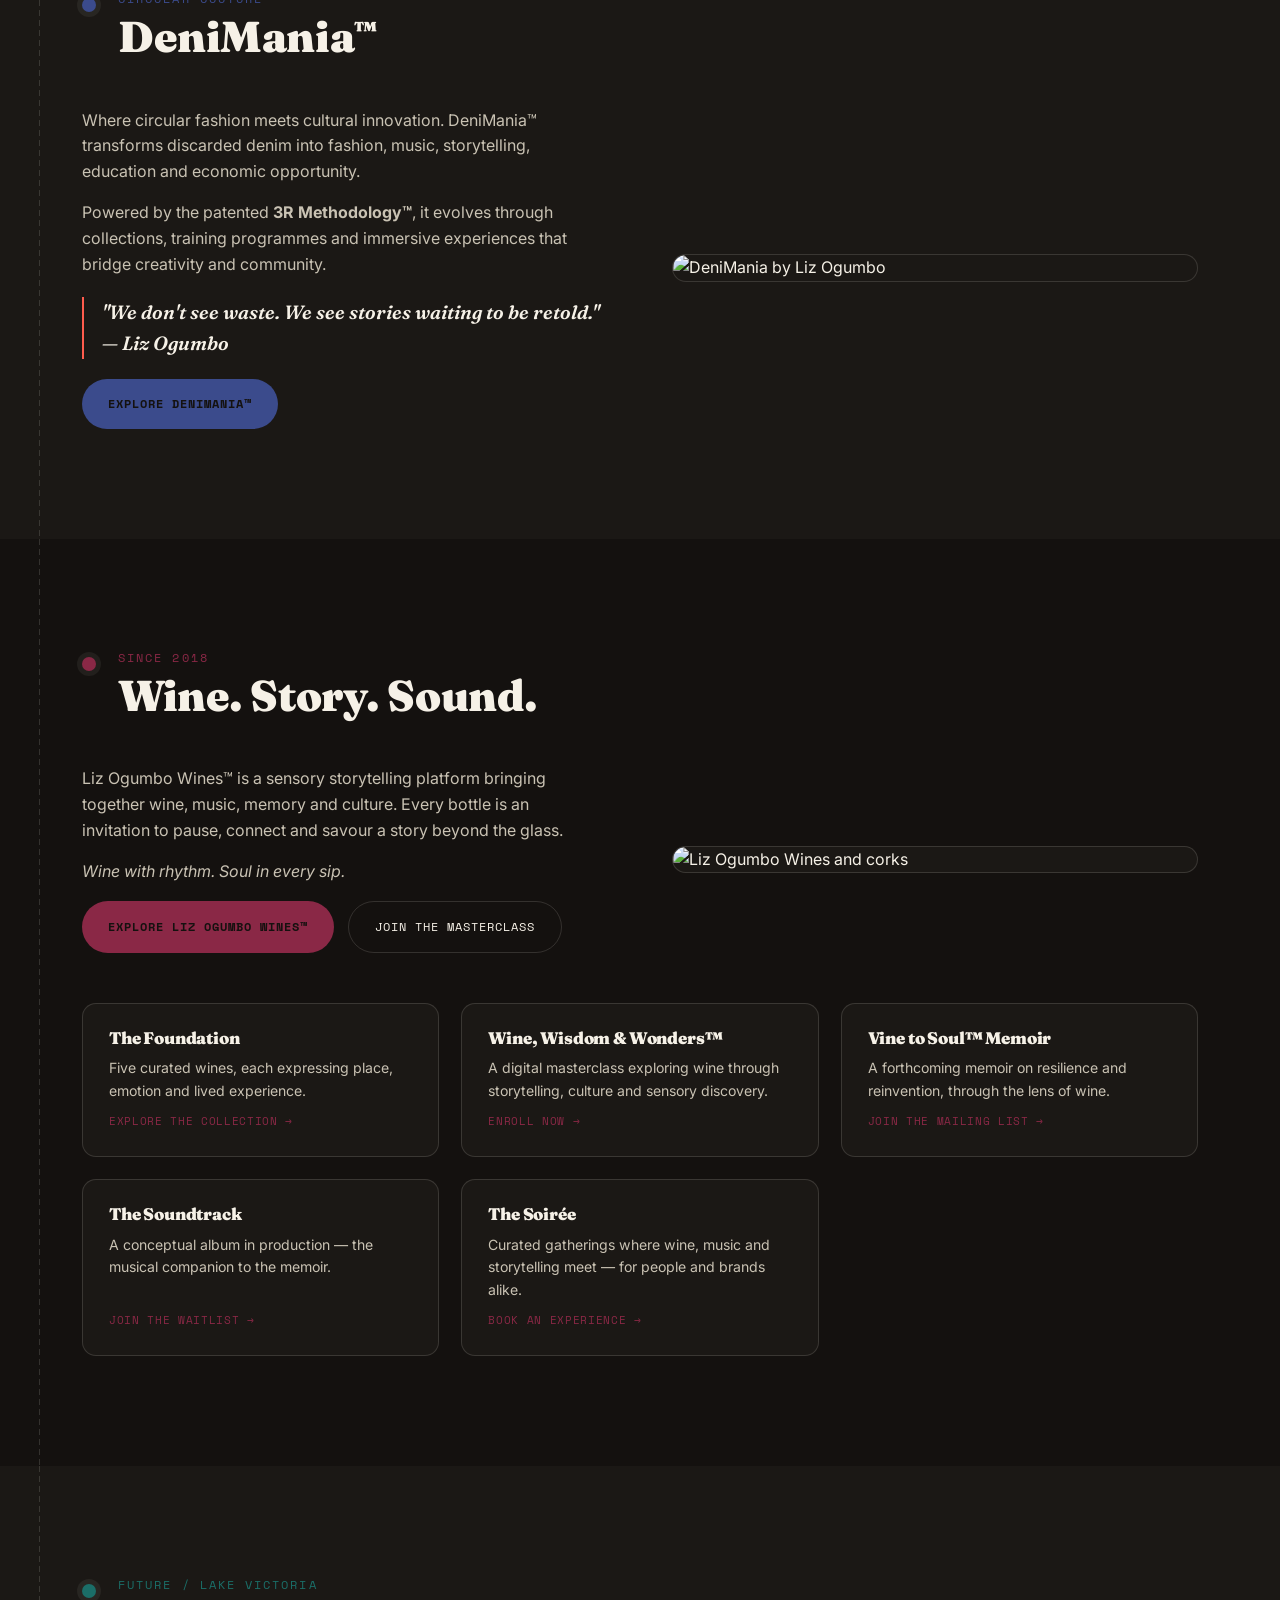
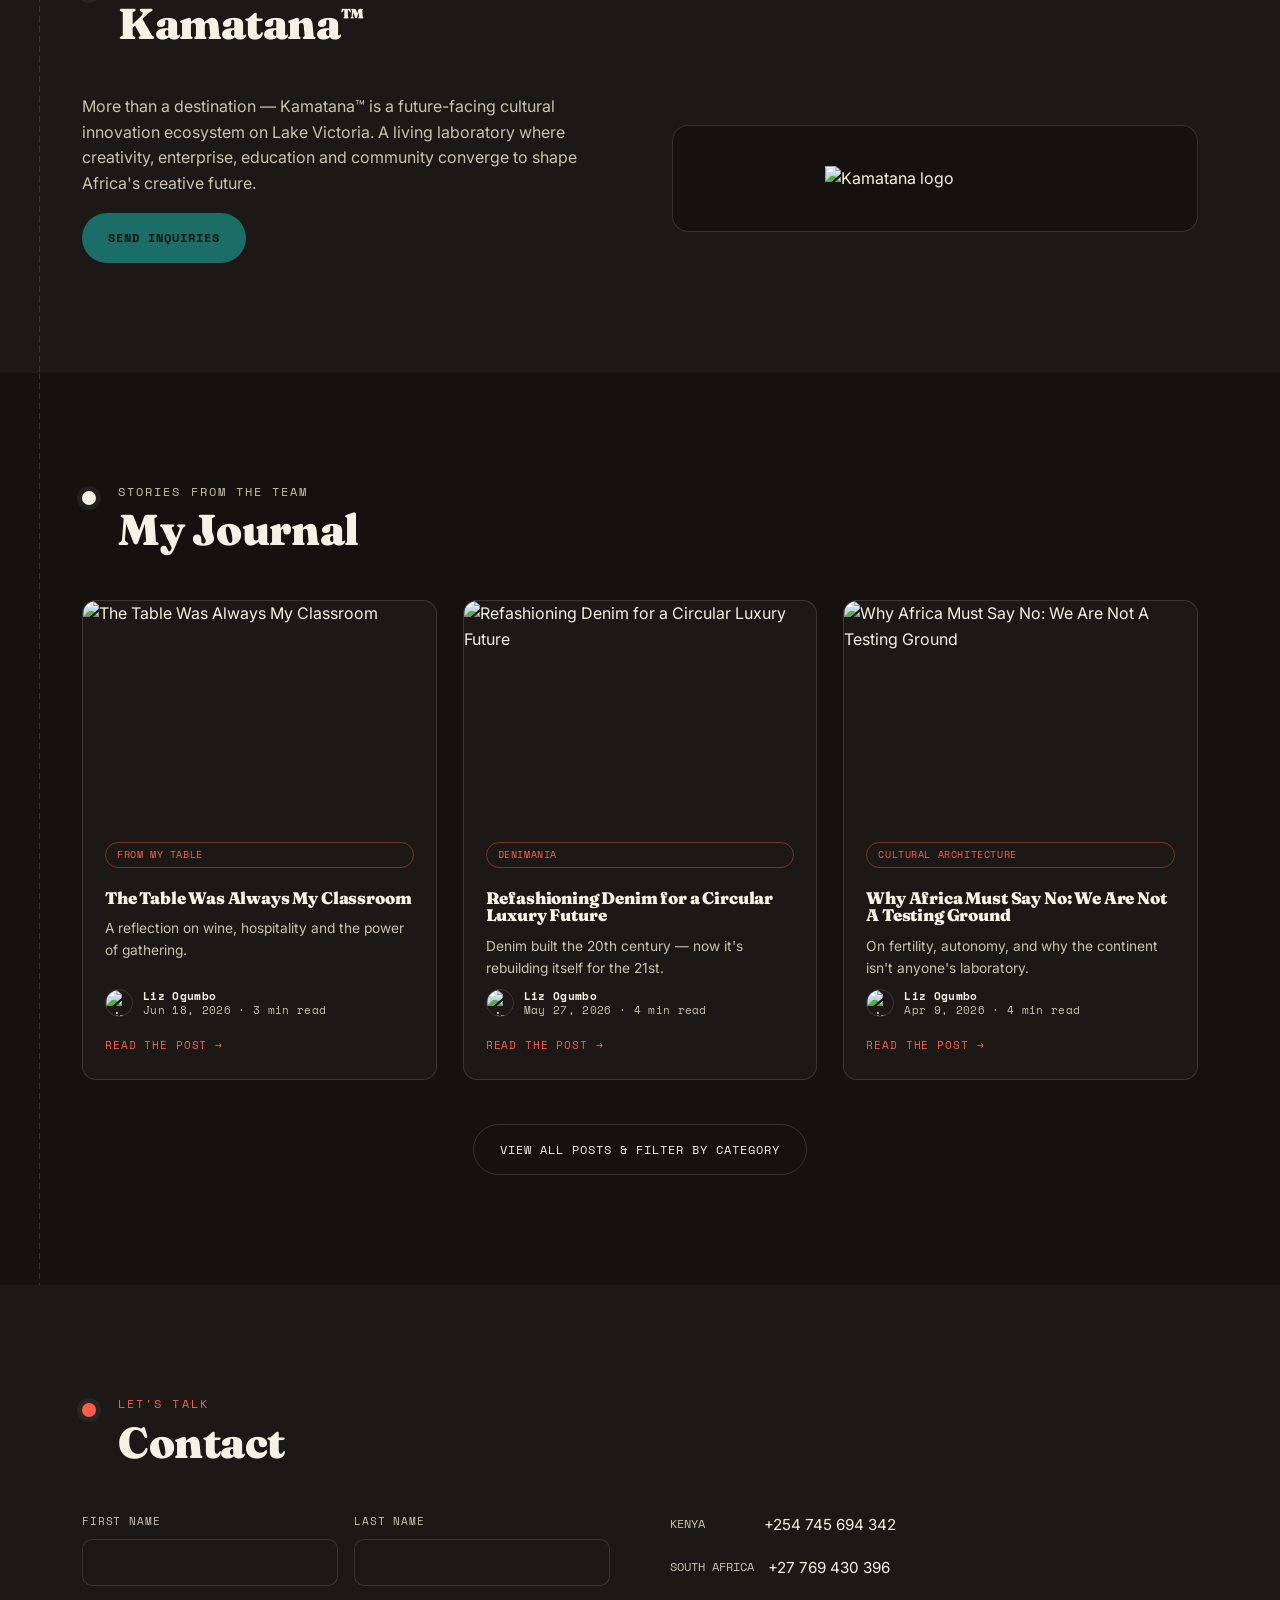
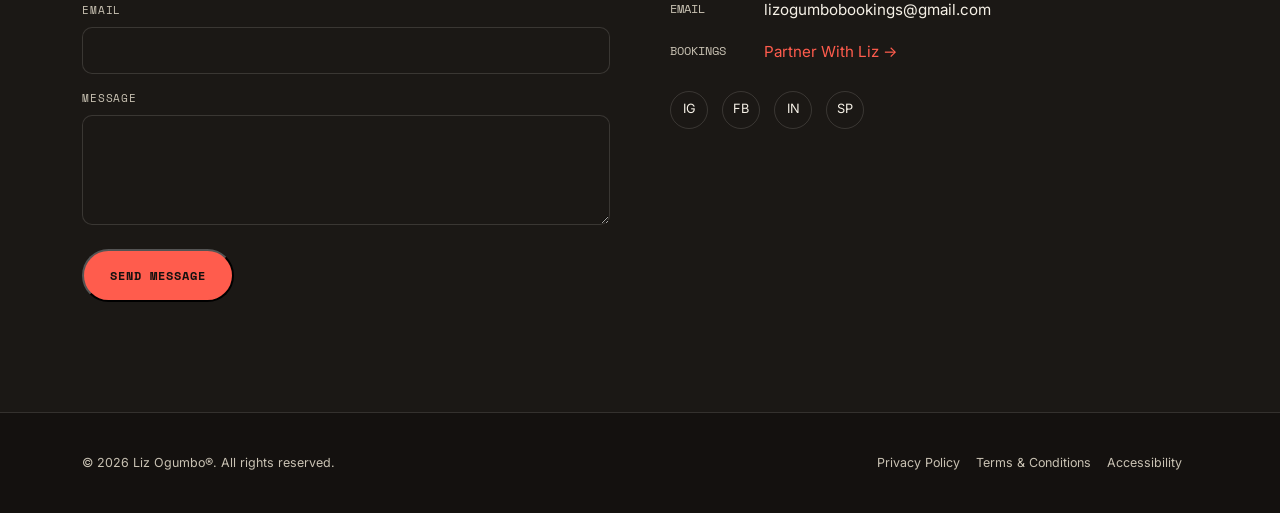
==== commit acf19af0: "Add files via upload" ====
--- a/index.html
+++ b/index.html
@@ -20,11 +20,11 @@
       <ul id="navList">
         <li><a href="#home" class="nav-link">Home</a></li>
         <li><a href="#about" class="nav-link">About</a></li>
-        <li><a href="#kensoul" class="nav-link">KenSoul</a></li>
+        <li><a href="#kensoul" class="nav-link">KenSoul™</a></li>
         <li><a href="#fashion" class="nav-link">Fashion</a></li>
-        <li><a href="#denimania" class="nav-link">DeniMania</a></li>
+        <li><a href="#denimania" class="nav-link">DeniMania™</a></li>
         <li><a href="#wines" class="nav-link">Wines</a></li>
-        <li><a href="#kamatana" class="nav-link">Kamatana</a></li>
+        <li><a href="#kamatana" class="nav-link">Kamatana™</a></li>
         <li><a href="mediaroom.html" class="nav-link">Media Room</a></li>
         <li><a href="journal.html" class="nav-link">My Journal</a></li>
         <li><a href="#contact" class="nav-link">Contact</a></li>
@@ -333,15 +333,16 @@
       </div>
     </div>
     <div class="contact-grid">
-      <form onsubmit="event.preventDefault(); this.querySelector('.sent').style.display='block';">
+      <form id="contactForm" action="https://formspree.io/f/mykqqznq" method="POST">
         <div style="display:grid; grid-template-columns:1fr 1fr; gap:16px;">
-          <div class="field"><label>First name</label><input type="text" required></div>
-          <div class="field"><label>Last name</label><input type="text" required></div>
-        </div>
-        <div class="field"><label>Email</label><input type="email" required></div>
-        <div class="field"><label>Message</label><textarea required></textarea></div>
-        <button class="btn btn-solid" type="submit">Send Message</button>
-        <p class="sent" style="display:none; margin-top:14px; color:var(--gold); font-size:0.85rem;">Thanks — got it. Liz's team will be in touch.</p>
+          <div class="field"><label>First name</label><input type="text" name="firstName" required></div>
+          <div class="field"><label>Last name</label><input type="text" name="lastName" required></div>
+        </div>
+        <div class="field"><label>Email</label><input type="email" name="email" required></div>
+        <div class="field"><label>Message</label><textarea name="message" required></textarea></div>
+        <button class="btn btn-solid" type="submit" id="contactSubmitBtn">Send Message</button>
+        <p class="sent" id="contactSent" style="display:none; margin-top:14px; color:var(--gold); font-size:0.85rem;">Thanks — got it. Liz's team will be in touch.</p>
+        <p class="sent" id="contactError" style="display:none; margin-top:14px; color:var(--coral); font-size:0.85rem;">Something went wrong sending that — please try again or email us directly.</p>
       </form>
       <div class="contact-info">
         <div class="row"><div class="k">Kenya</div><div>+254 745 694 342</div></div>
@@ -388,6 +389,38 @@
   sections.forEach(s => obs.observe(s));
 </script>
 
+<script>
+  const contactForm = document.getElementById('contactForm');
+  contactForm.addEventListener('submit', async (e) => {
+    e.preventDefault();
+    const sentMsg = document.getElementById('contactSent');
+    const errMsg = document.getElementById('contactError');
+    const btn = document.getElementById('contactSubmitBtn');
+    sentMsg.style.display = 'none';
+    errMsg.style.display = 'none';
+    btn.disabled = true;
+    btn.textContent = 'Sending…';
+    try {
+      const res = await fetch(contactForm.action, {
+        method: 'POST',
+        body: new FormData(contactForm),
+        headers: { 'Accept': 'application/json' }
+      });
+      if (res.ok) {
+        sentMsg.style.display = 'block';
+        contactForm.reset();
+      } else {
+        errMsg.style.display = 'block';
+      }
+    } catch (err) {
+      errMsg.style.display = 'block';
+    } finally {
+      btn.disabled = false;
+      btn.textContent = 'Send Message';
+    }
+  });
+</script>
+
 <script src="auth.js"></script>
 </body>
 </html>
